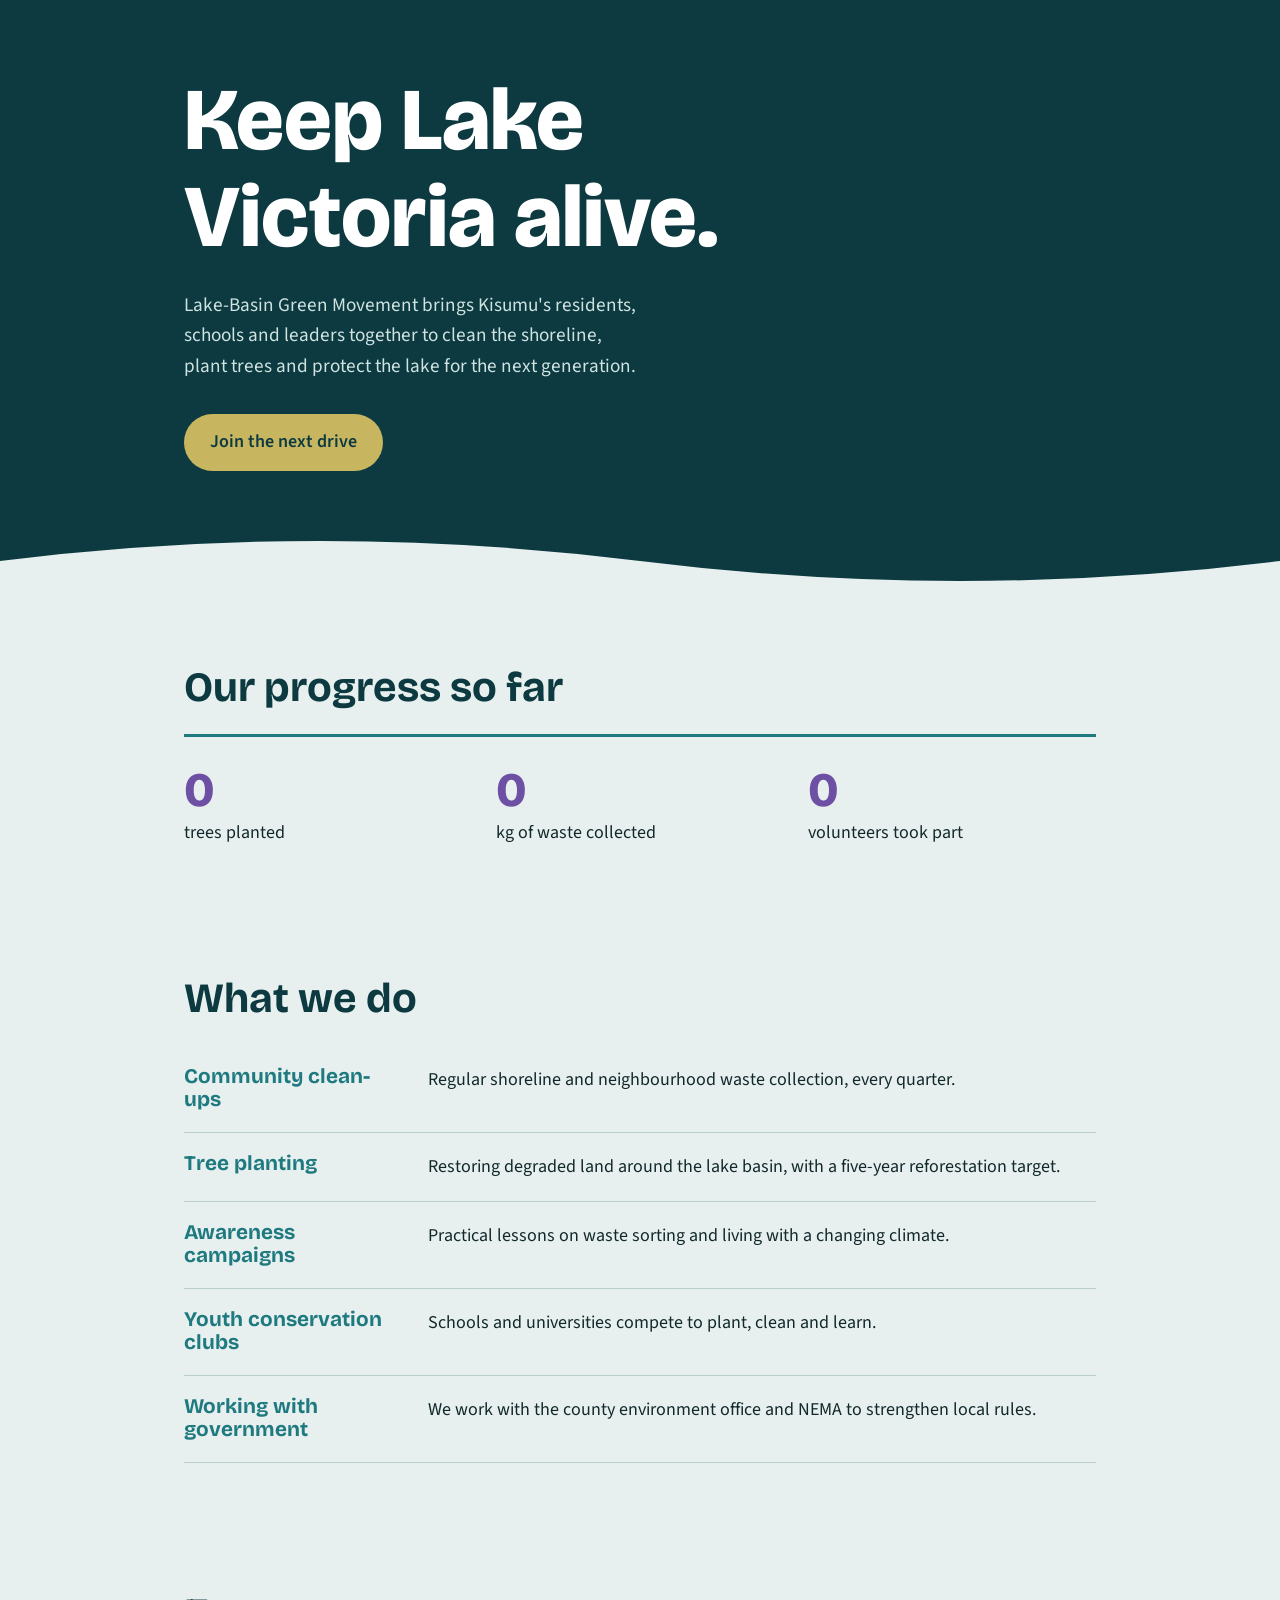
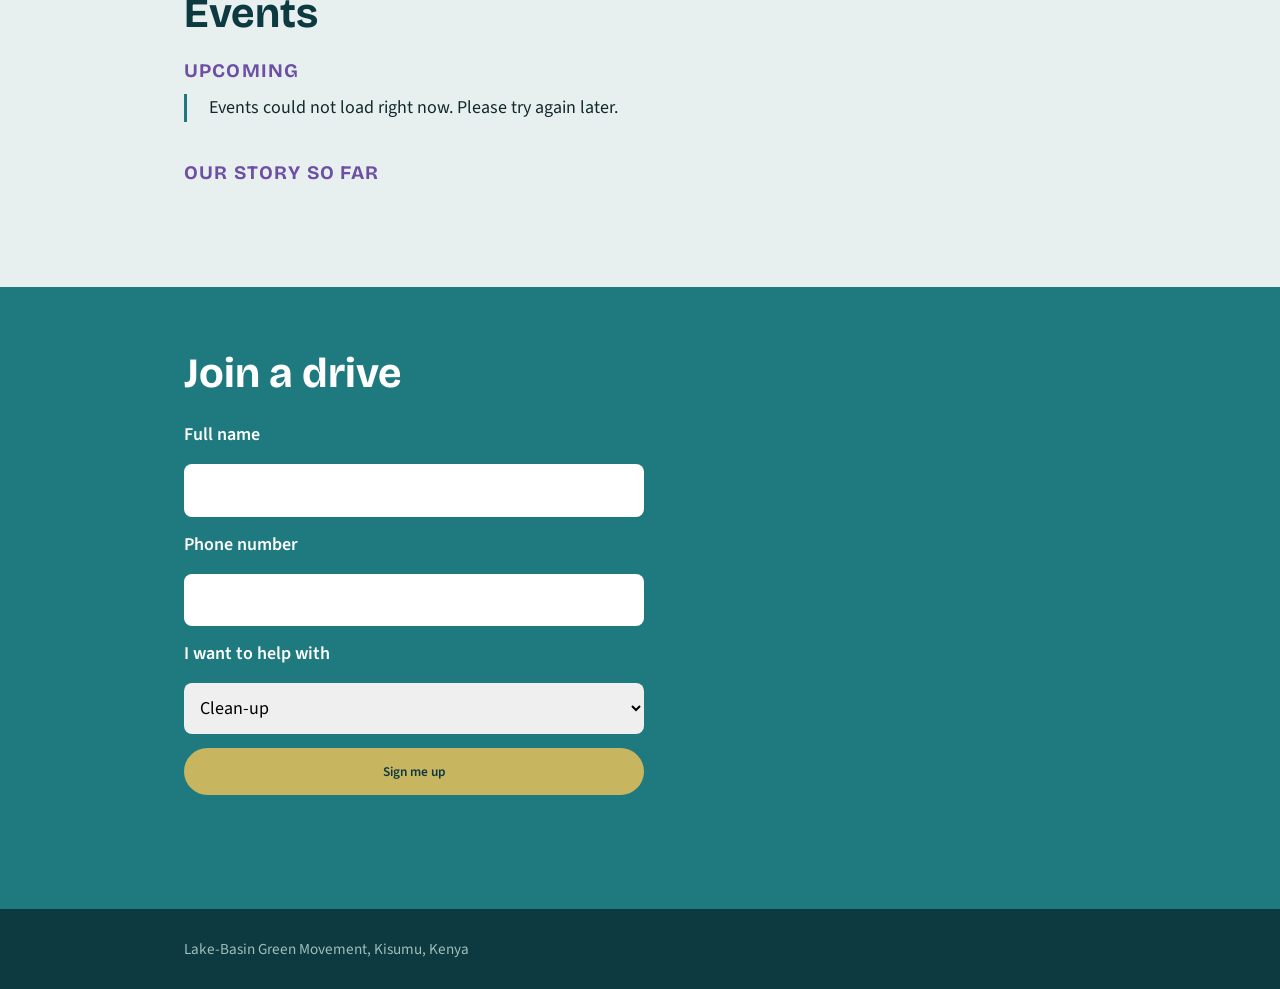
==== index.html @ 43a0bf10 "Add files via upload" ====
<!DOCTYPE html>
<html lang="en">
<head>
<meta charset="utf-8">
<meta name="viewport" content="width=device-width, initial-scale=1">
<title>Lake-Basin Green Movement</title>
<link rel="preconnect" href="https://fonts.googleapis.com">
<link href="https://fonts.googleapis.com/css2?family=Bricolage+Grotesque:wght@500;700;800&family=Source+Sans+3:wght@400;600&display=swap" rel="stylesheet">
<style>
:root{--deep:#0c3a40;--lake:#1f7a80;--hyacinth:#6d4fa3;--reed:#c8b560;--mist:#e8f0ef;--ink:#12292c}
*{box-sizing:border-box}
body{margin:0;font:18px/1.6 "Source Sans 3",system-ui,sans-serif;color:var(--ink);background:var(--mist)}
h1,h2,h3{font-family:"Bricolage Grotesque",system-ui,sans-serif;line-height:1.1;margin:0}
a{color:inherit}
:focus-visible{outline:3px solid var(--hyacinth);outline-offset:3px}
.wrap{max-width:960px;margin:0 auto;padding:0 24px}
header.hero{background:var(--deep);color:#fff;padding:72px 0 0;position:relative;overflow:hidden}
.hero h1{font-size:clamp(2.6rem,8vw,5.5rem);font-weight:800;max-width:11ch}
.hero p{max-width:46ch;font-size:1.2rem;color:#cfe3e1;margin:24px 0 32px}
.btn{display:inline-block;background:var(--reed);color:var(--deep);font-weight:600;padding:14px 26px;border-radius:999px;text-decoration:none}
.btn:hover{background:#fff}
.waves{display:block;width:200%;height:90px;margin-top:40px;animation:drift 18s linear infinite}
@keyframes drift{to{transform:translateX(-50%)}}
@media (prefers-reduced-motion:reduce){.waves{animation:none}}
section{padding:64px 0}
h2{font-size:clamp(1.8rem,4vw,2.6rem);margin-bottom:24px;color:var(--deep)}
.counters{display:grid;grid-template-columns:repeat(auto-fit,minmax(200px,1fr));gap:24px;border-top:3px solid var(--lake);padding-top:24px}
.counters strong{display:block;font:800 3rem "Bricolage Grotesque",sans-serif;color:var(--hyacinth)}
.acts{list-style:none;margin:0;padding:0}
.acts li{display:grid;grid-template-columns:minmax(0,220px) 1fr;gap:24px;padding:20px 0;border-bottom:1px solid #b9cfcd}
.acts h3{font-size:1.3rem;color:var(--lake)}
.acts p{margin:0}
.ev-group{margin:0 0 40px}
.ev-group h3{font-size:1.2rem;color:var(--hyacinth);margin-bottom:12px;text-transform:uppercase;letter-spacing:.06em}
.ev-list{list-style:none;margin:0;padding:0 0 0 22px;border-left:3px solid var(--lake)}
.ev-list li{position:relative;padding:0 0 28px 8px}
.ev-list li::before{content:"";position:absolute;left:-32px;top:6px;width:13px;height:13px;border-radius:50%;background:var(--reed);border:3px solid var(--mist);box-shadow:0 0 0 2px var(--lake)}
.ev-date{font-weight:600;color:var(--lake)}
.ev-list h4{font:700 1.3rem "Bricolage Grotesque",sans-serif;margin:2px 0 4px;color:var(--deep)}
.ev-list p{margin:0 0 6px}
.ev-place{color:#4a6568;font-size:.95rem}
.ev-result{font-weight:600;color:var(--hyacinth)}
.ev-join{display:inline-block;margin-top:6px;padding:8px 18px;border-radius:999px;background:var(--lake);color:#fff;text-decoration:none;font-weight:600;font-size:.95rem}
.ev-join:hover{background:var(--deep)}
.join{background:var(--lake);color:#fff}
.join h2{color:#fff}
.join form{display:grid;gap:14px;max-width:460px}
.join label{font-weight:600}
.join input,.join select{width:100%;padding:12px;border:0;border-radius:8px;font:inherit}
.join button{border:0;cursor:pointer;font:600 1rem inherit;font-family:inherit}
footer{background:var(--deep);color:#9fbdbb;padding:28px 0;font-size:.95rem}
@media (max-width:640px){.acts li{grid-template-columns:1fr;gap:6px}}
</style>
</head>
<body>
<header class="hero">
  <div class="wrap">
    <h1>Keep Lake Victoria alive.</h1>
    <p>Lake-Basin Green Movement brings Kisumu's residents, schools and leaders together to clean the shoreline, plant trees and protect the lake for the next generation.</p>
    <a class="btn" href="#join">Join the next drive</a>
  </div>
  <svg class="waves" viewBox="0 0 1200 90" preserveAspectRatio="none" aria-hidden="true">
    <path fill="#e8f0ef" d="M0 50 Q150 10 300 50 T600 50 T900 50 T1200 50 V90 H0Z"/>
  </svg>
</header>

<main>
<section>
  <div class="wrap">
    <h2>Our progress so far</h2>
    <div class="counters">
      <div><strong id="trees">0</strong>trees planted</div>
      <div><strong id="waste">0</strong>kg of waste collected</div>
      <div><strong id="people">0</strong>volunteers took part</div>
    </div>
  </div>
</section>

<section>
  <div class="wrap">
    <h2>What we do</h2>
    <ul class="acts">
      <li><h3>Community clean-ups</h3><p>Regular shoreline and neighbourhood waste collection, every quarter.</p></li>
      <li><h3>Tree planting</h3><p>Restoring degraded land around the lake basin, with a five-year reforestation target.</p></li>
      <li><h3>Awareness campaigns</h3><p>Practical lessons on waste sorting and living with a changing climate.</p></li>
      <li><h3>Youth conservation clubs</h3><p>Schools and universities compete to plant, clean and learn.</p></li>
      <li><h3>Working with government</h3><p>We work with the county environment office and NEMA to strengthen local rules.</p></li>
    </ul>
  </div>
</section>

<section id="events">
  <div class="wrap">
    <h2>Events</h2>
    <div class="ev-group">
      <h3>Upcoming</h3>
      <ul class="ev-list" id="upcoming"><li>Loading...</li></ul>
    </div>
    <div class="ev-group">
      <h3>Our story so far</h3>
      <ul class="ev-list" id="past"><li>Loading...</li></ul>
    </div>
  </div>
</section>

<section class="join" id="join">
  <div class="wrap">
    <h2>Join a drive</h2>
    <form id="joinForm">
      <label for="name">Full name</label>
      <input id="name" required>
      <label for="phone">Phone number</label>
      <input id="phone" type="tel" required>
      <label for="activity">I want to help with</label>
      <select id="activity">
        <option>Clean-up</option>
        <option>Tree planting</option>
        <option>Awareness</option>
      </select>
      <button class="btn" type="submit">Sign me up</button>
      <p id="msg" role="status"></p>
    </form>
  </div>
</section>
</main>

<footer><div class="wrap">Lake-Basin Green Movement, Kisumu, Kenya</div></footer>

<script>
const SUPABASE_URL="https://nrthmawyufracjvxsaia.supabase.co";
const SUPABASE_KEY="sb_publishable_DpSYby4HrI9UOBhRq0nrfg_kQKtUG7F";

document.getElementById("joinForm").addEventListener("submit",async e=>{
  e.preventDefault();
  const form=e.target, msg=document.getElementById("msg"), btn=form.querySelector("button");
  btn.disabled=true;
  msg.textContent="Sending...";
  try{
    const res=await fetch(SUPABASE_URL+"/rest/v1/signups",{
      method:"POST",
      headers:{"Content-Type":"application/json","apikey":SUPABASE_KEY,"Prefer":"return=minimal"},
      body:JSON.stringify({
        name:document.getElementById("name").value.trim(),
        phone:document.getElementById("phone").value.trim(),
        activity:document.getElementById("activity").value
      })
    });
    if(!res.ok)throw new Error("Request failed");
    msg.textContent="Thank you! You're signed up. We'll contact you about the next drive.";
    form.reset();
  }catch(err){
    msg.textContent="Sorry, that did not work. Please check your connection and try again.";
  }
  btn.disabled=false;
});

// Live progress counters: totals come from the impact_totals() function in Supabase.
async function loadImpact(){
  try{
    const res=await fetch(SUPABASE_URL+"/rest/v1/rpc/impact_totals",{
      method:"POST",
      headers:{"Content-Type":"application/json","apikey":SUPABASE_KEY},
      body:"{}"
    });
    if(!res.ok)throw new Error("Request failed");
    const t=await res.json();
    for(const k of ["trees","waste","people"])
      document.getElementById(k).textContent=Number(t[k]||0).toLocaleString();
  }catch(err){
    // If it fails, the counters simply stay at 0.
  }
}
loadImpact();

// Events: read from the events table in Supabase and split into upcoming and past.
function eventItem(ev,isUpcoming){
  const li=document.createElement("li");
  const add=(tag,cls,text)=>{const el=document.createElement(tag);if(cls)el.className=cls;el.textContent=text;li.appendChild(el);};
  const d=new Date(ev.event_date+"T00:00:00");
  add("div","ev-date",d.toLocaleDateString("en-GB",{day:"numeric",month:"long",year:"numeric"}));
  add("h4","",ev.title);
  if(ev.location)add("div","ev-place",ev.location);
  if(ev.description)add("p","",ev.description);
  if(ev.result)add("p","ev-result",ev.result);
  if(isUpcoming){
    const a=document.createElement("a");
    a.className="ev-join";a.href="#join";a.textContent="Join this drive";
    li.appendChild(a);
  }
  return li;
}
async function loadEvents(){
  const up=document.getElementById("upcoming"), past=document.getElementById("past");
  try{
    const res=await fetch(SUPABASE_URL+"/rest/v1/events?select=*&order=event_date.asc",{headers:{"apikey":SUPABASE_KEY}});
    if(!res.ok)throw new Error("Request failed");
    const events=await res.json();
    const now=new Date();
    const today=now.getFullYear()+"-"+String(now.getMonth()+1).padStart(2,"0")+"-"+String(now.getDate()).padStart(2,"0");
    const upcoming=events.filter(e=>e.event_date>=today);
    const done=events.filter(e=>e.event_date<today).reverse();
    up.replaceChildren(...(upcoming.length?upcoming.map(e=>eventItem(e,true)):[Object.assign(document.createElement("li"),{textContent:"The next drive will be announced soon. Join below to be the first to know."})]));
    past.replaceChildren(...(done.length?done.map(e=>eventItem(e,false)):[Object.assign(document.createElement("li"),{textContent:"Our story starts here."})]));
  }catch(err){
    up.textContent="Events could not load right now. Please try again later.";
    past.textContent="";
  }
}
loadEvents();
</script>
</body>
</html>
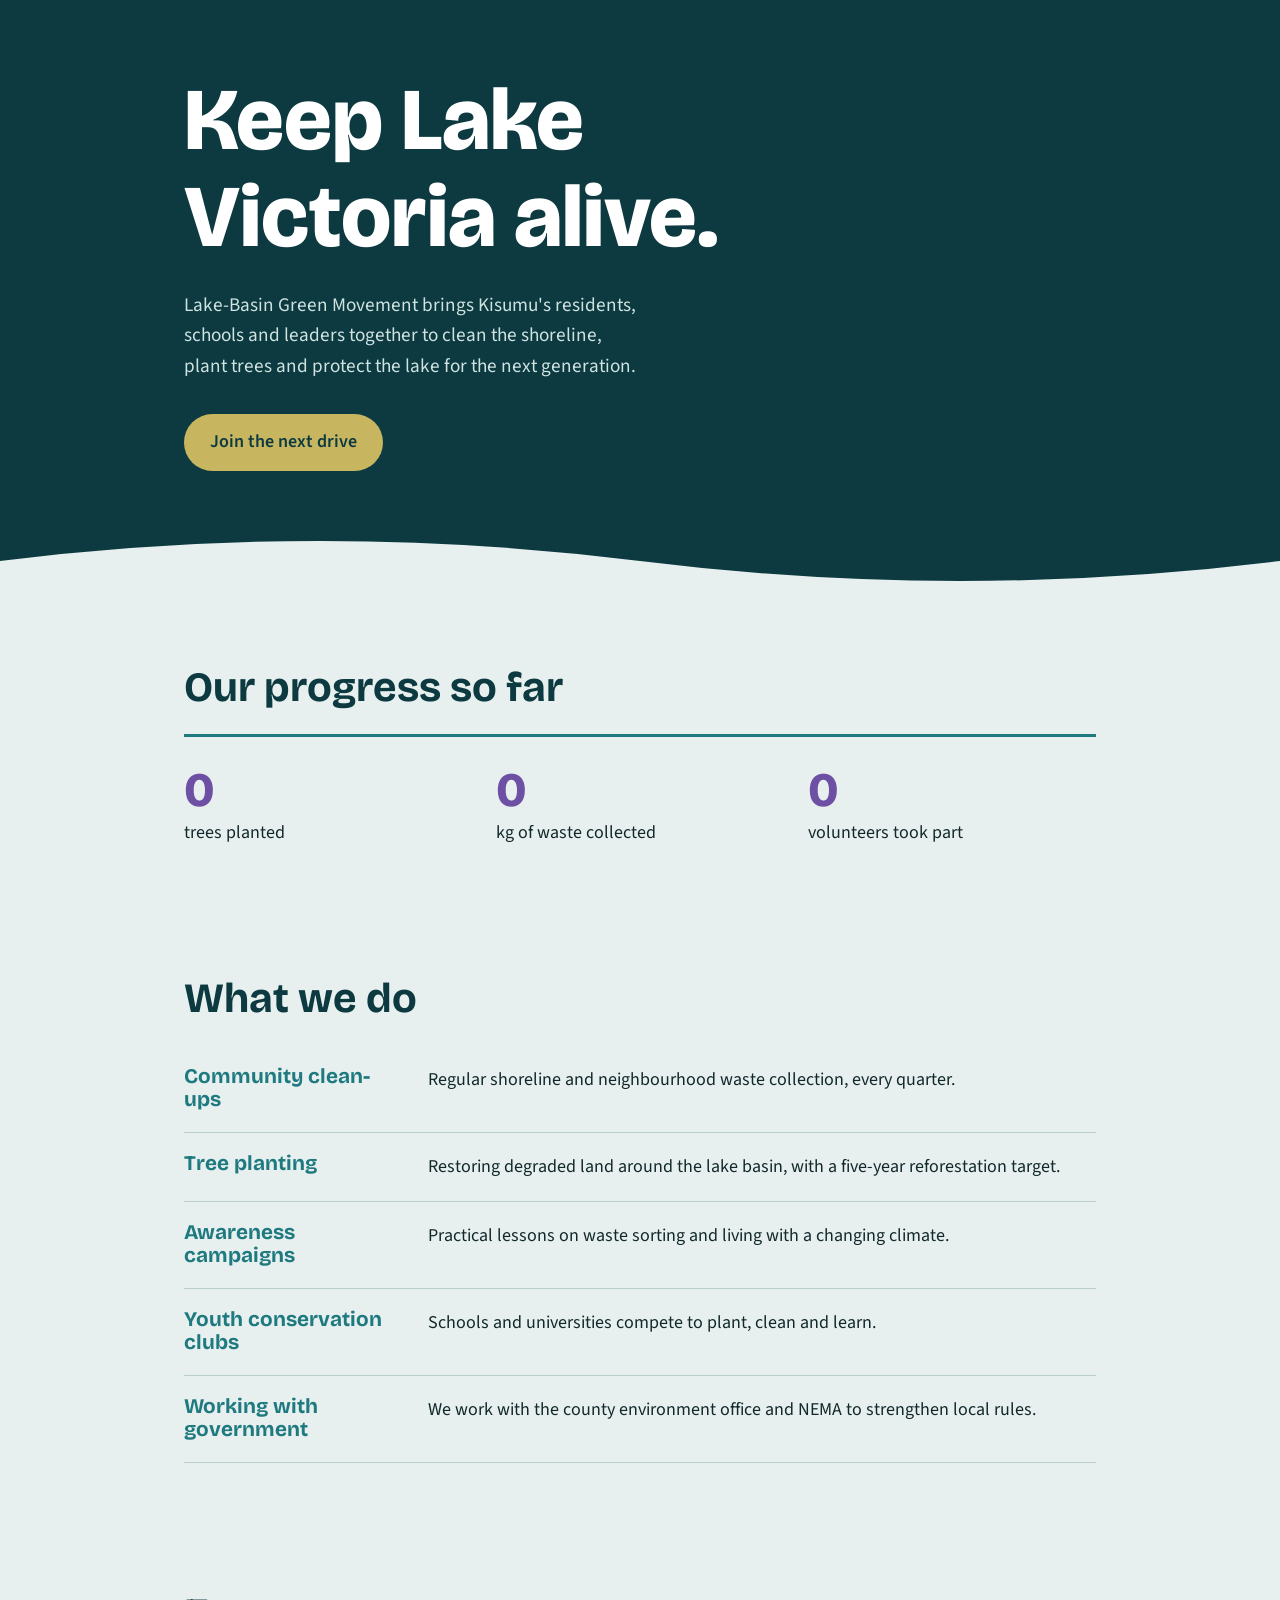
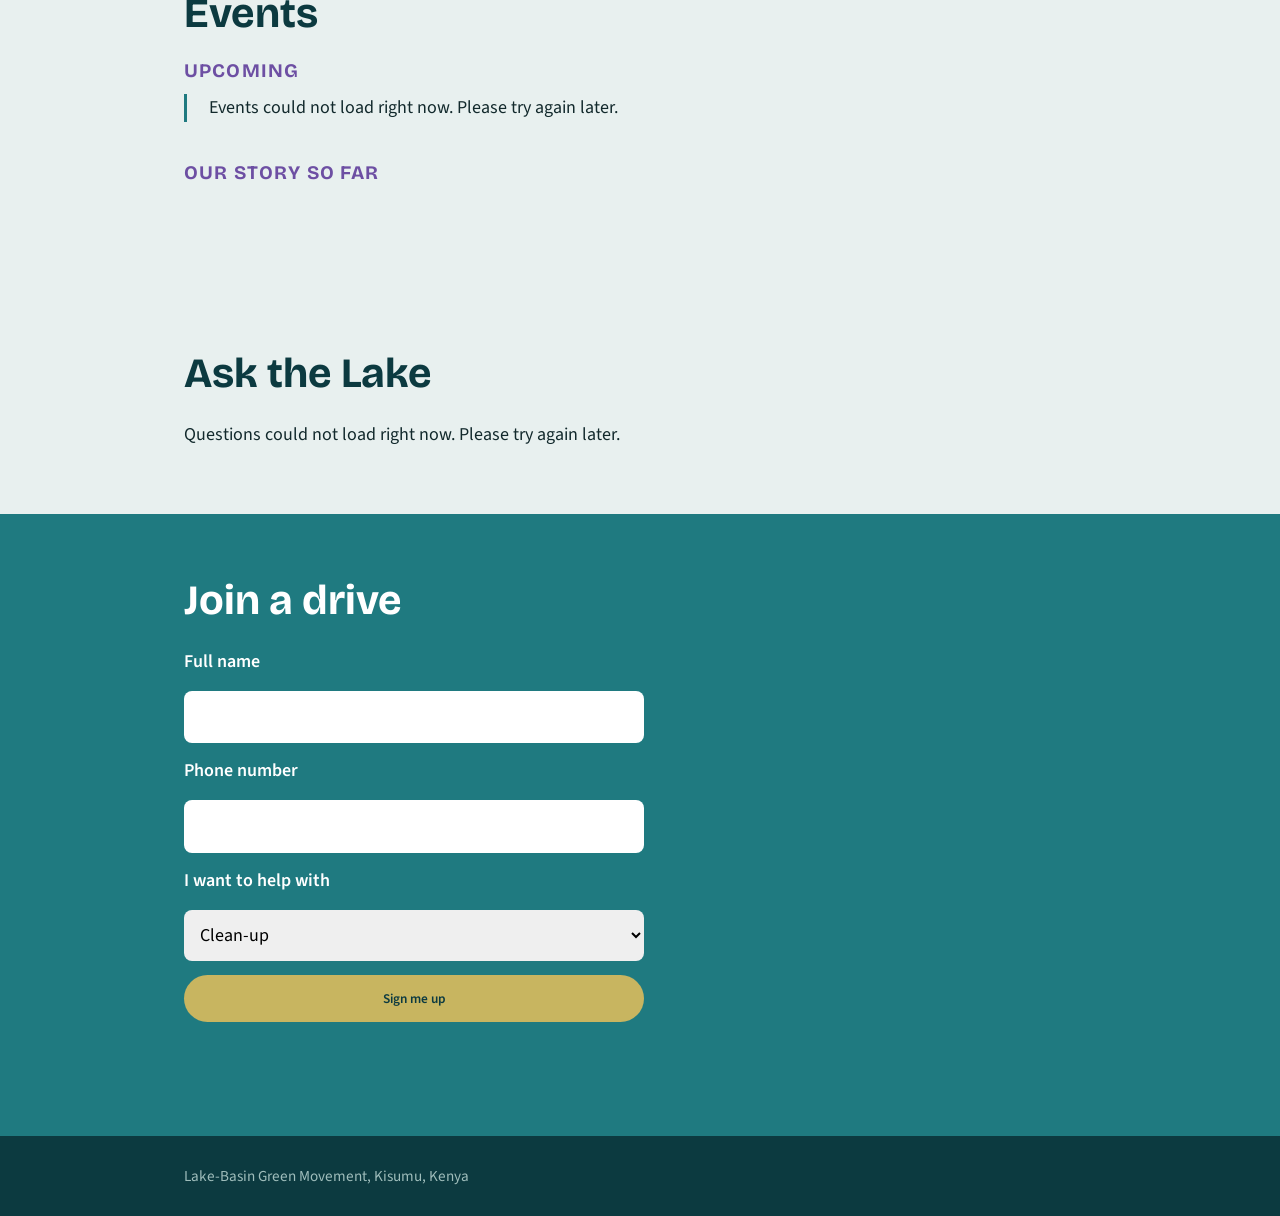
==== commit 6580e168: "Add files via upload" ====
--- a/index.html
+++ b/index.html
@@ -42,6 +42,12 @@
 .ev-result{font-weight:600;color:var(--hyacinth)}
 .ev-join{display:inline-block;margin-top:6px;padding:8px 18px;border-radius:999px;background:var(--lake);color:#fff;text-decoration:none;font-weight:600;font-size:.95rem}
 .ev-join:hover{background:var(--deep)}
+.faq details{border-bottom:1px solid #b9cfcd;padding:16px 0}
+.faq summary{cursor:pointer;font:700 1.15rem "Bricolage Grotesque",sans-serif;color:var(--deep);list-style:none;display:flex;justify-content:space-between;gap:16px}
+.faq summary::-webkit-details-marker{display:none}
+.faq summary::after{content:"+";color:var(--hyacinth);font-size:1.5rem;line-height:1}
+.faq details[open] summary::after{content:"\2212"}
+.faq details p{margin:10px 0 0;max-width:62ch}
 .join{background:var(--lake);color:#fff}
 .join h2{color:#fff}
 .join form{display:grid;gap:14px;max-width:460px}
@@ -100,6 +106,13 @@
       <h3>Our story so far</h3>
       <ul class="ev-list" id="past"><li>Loading...</li></ul>
     </div>
+  </div>
+</section>
+
+<section id="faq">
+  <div class="wrap">
+    <h2>Ask the Lake</h2>
+    <div class="faq" id="faqList">Loading...</div>
   </div>
 </section>
 
@@ -207,6 +220,28 @@
   }
 }
 loadEvents();
+
+// Questions and answers: read from the faqs table in Supabase.
+async function loadFaqs(){
+  const box=document.getElementById("faqList");
+  try{
+    const res=await fetch(SUPABASE_URL+"/rest/v1/faqs?select=*&order=sort_order.asc",{headers:{"apikey":SUPABASE_KEY}});
+    if(!res.ok)throw new Error("Request failed");
+    const faqs=await res.json();
+    box.replaceChildren(...faqs.map(f=>{
+      const d=document.createElement("details");
+      const s=document.createElement("summary");
+      s.textContent=f.question;
+      const p=document.createElement("p");
+      p.textContent=f.answer;
+      d.append(s,p);
+      return d;
+    }));
+  }catch(err){
+    box.textContent="Questions could not load right now. Please try again later.";
+  }
+}
+loadFaqs();
 </script>
 </body>
 </html>
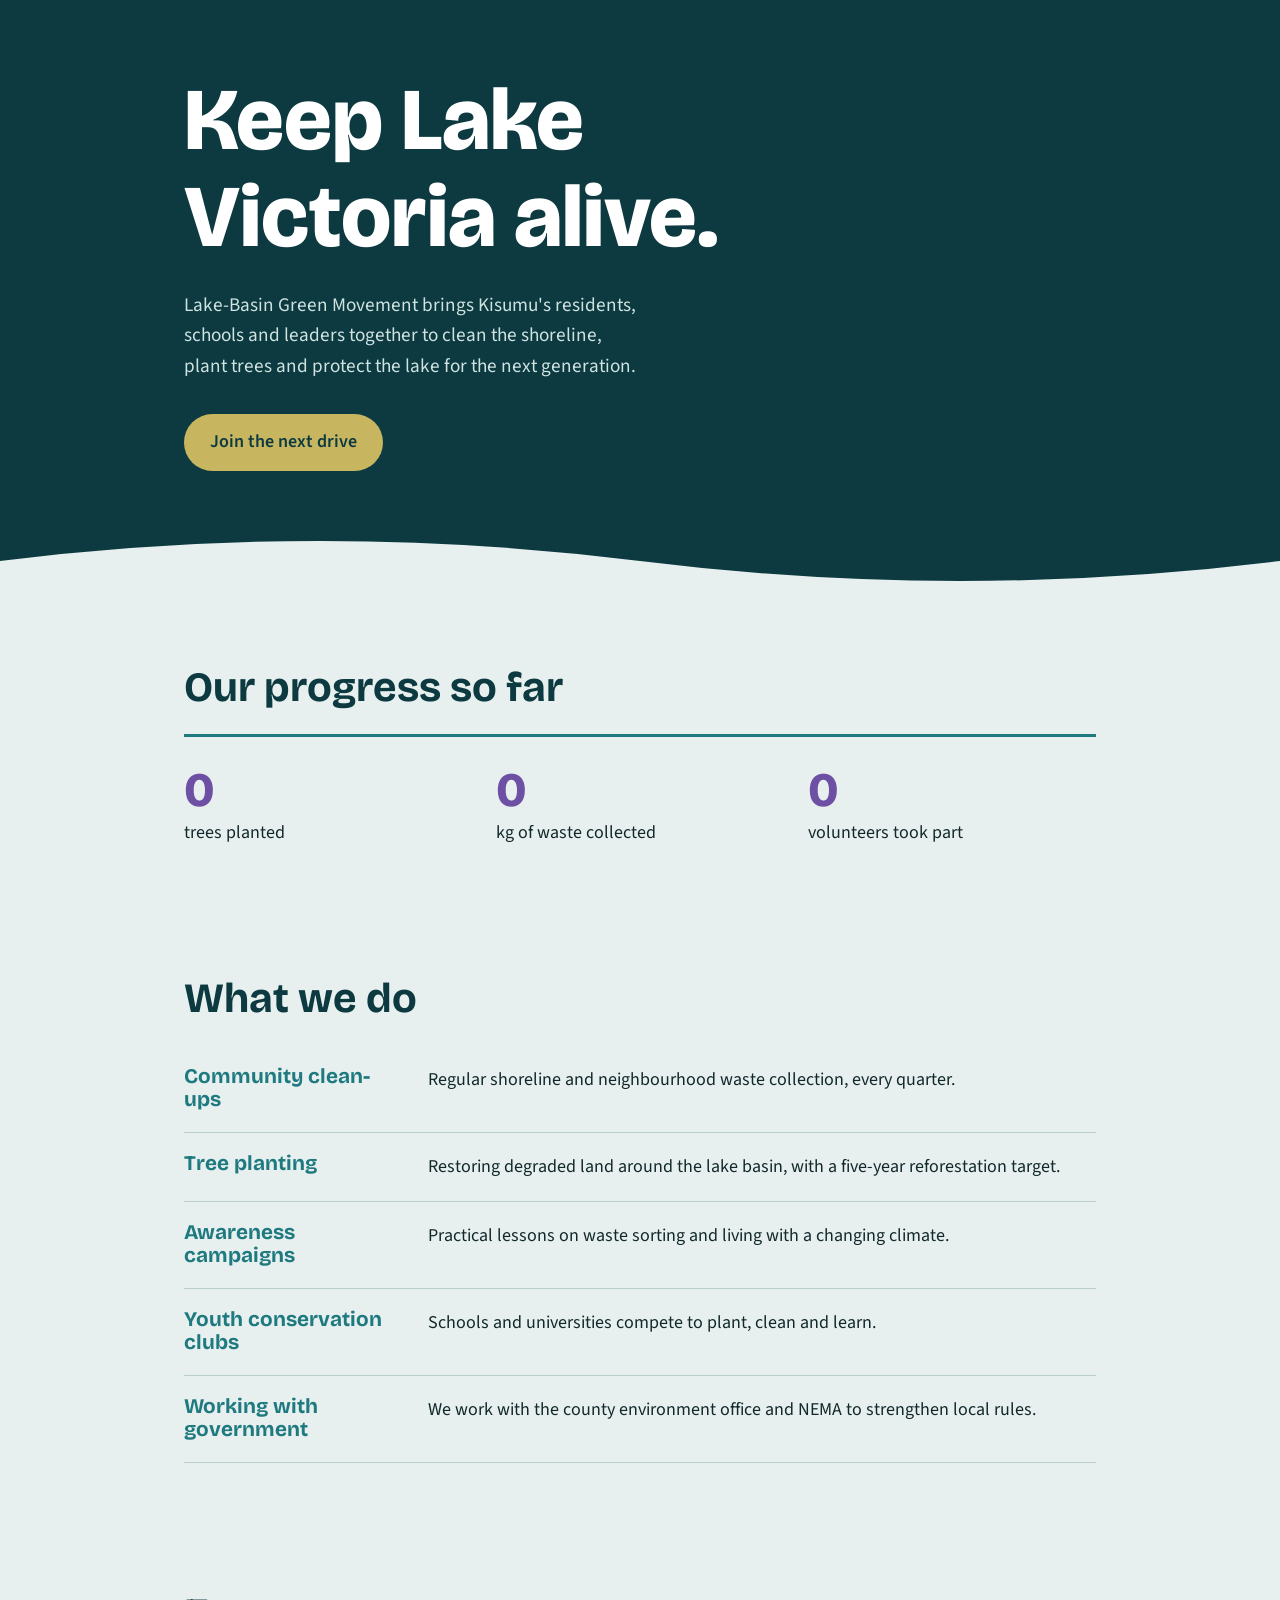
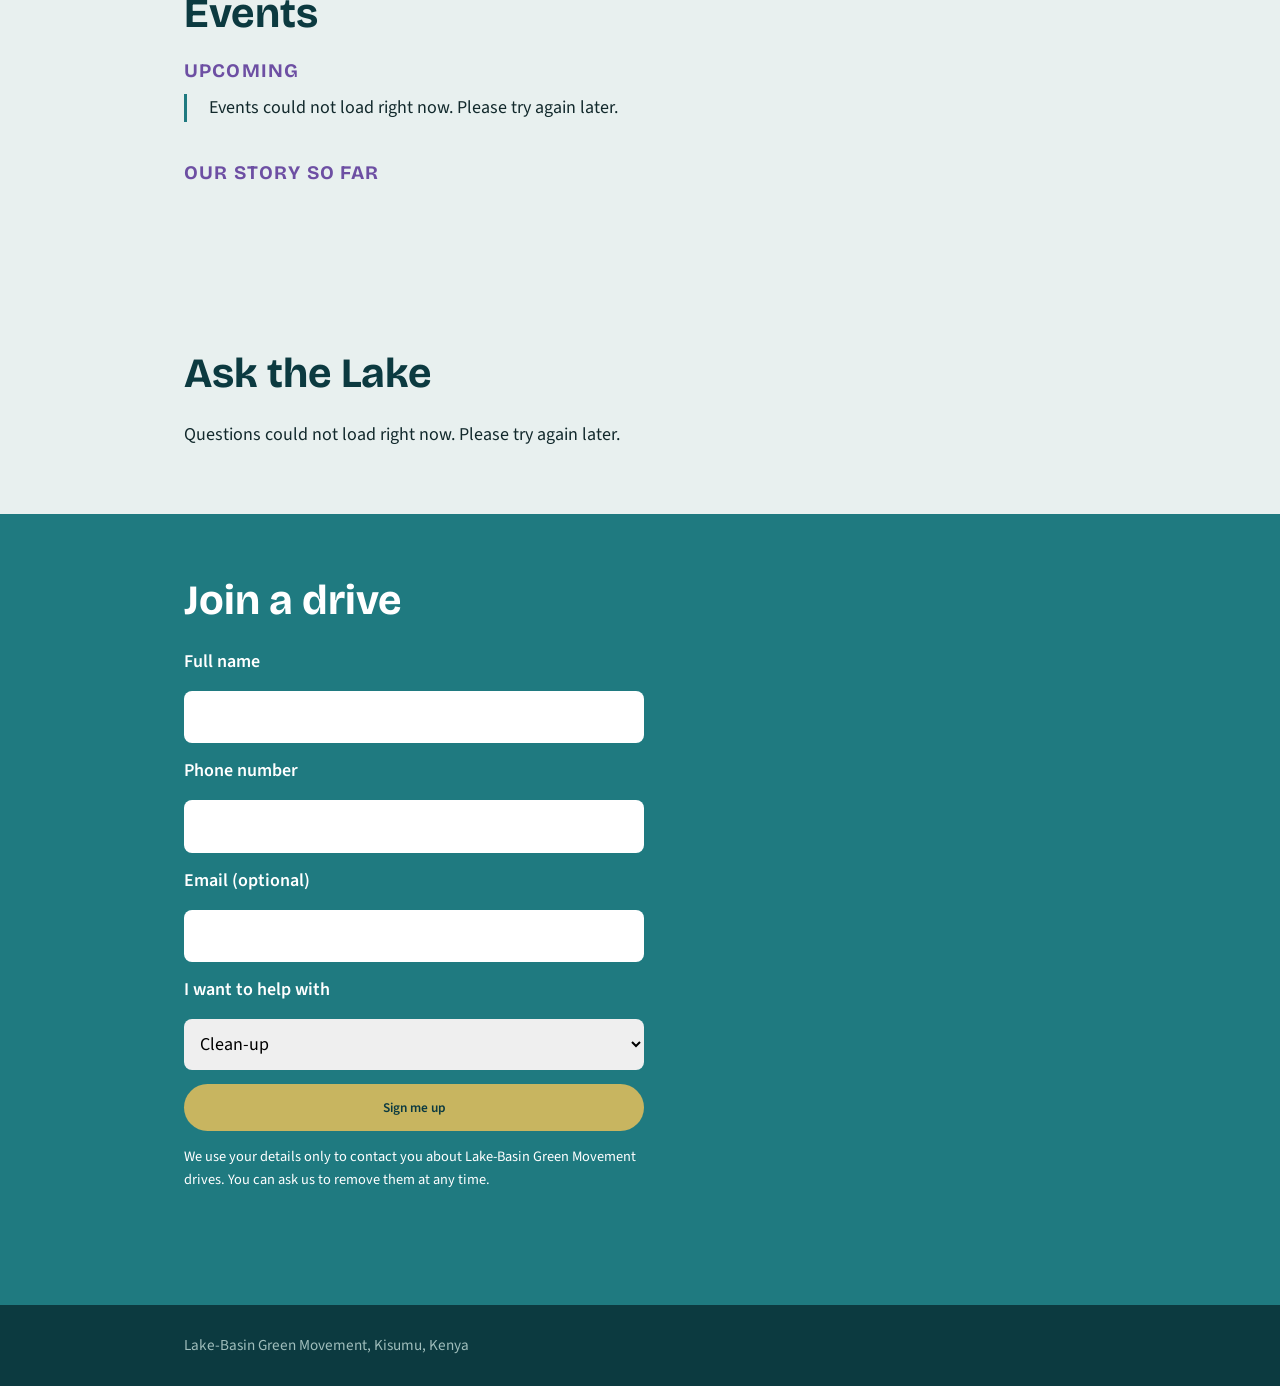
==== commit 1dbb96c1: "Add files via upload" ====
--- a/index.html
+++ b/index.html
@@ -124,6 +124,8 @@
       <input id="name" required>
       <label for="phone">Phone number</label>
       <input id="phone" type="tel" required>
+      <label for="email">Email (optional)</label>
+      <input id="email" type="email" autocomplete="email">
       <label for="activity">I want to help with</label>
       <select id="activity">
         <option>Clean-up</option>
@@ -131,6 +133,7 @@
         <option>Awareness</option>
       </select>
       <button class="btn" type="submit">Sign me up</button>
+      <p style="font-size:.9rem;margin:0">We use your details only to contact you about Lake-Basin Green Movement drives. You can ask us to remove them at any time.</p>
       <p id="msg" role="status"></p>
     </form>
   </div>
@@ -155,6 +158,7 @@
       body:JSON.stringify({
         name:document.getElementById("name").value.trim(),
         phone:document.getElementById("phone").value.trim(),
+        email:document.getElementById("email").value.trim()||null,
         activity:document.getElementById("activity").value
       })
     });
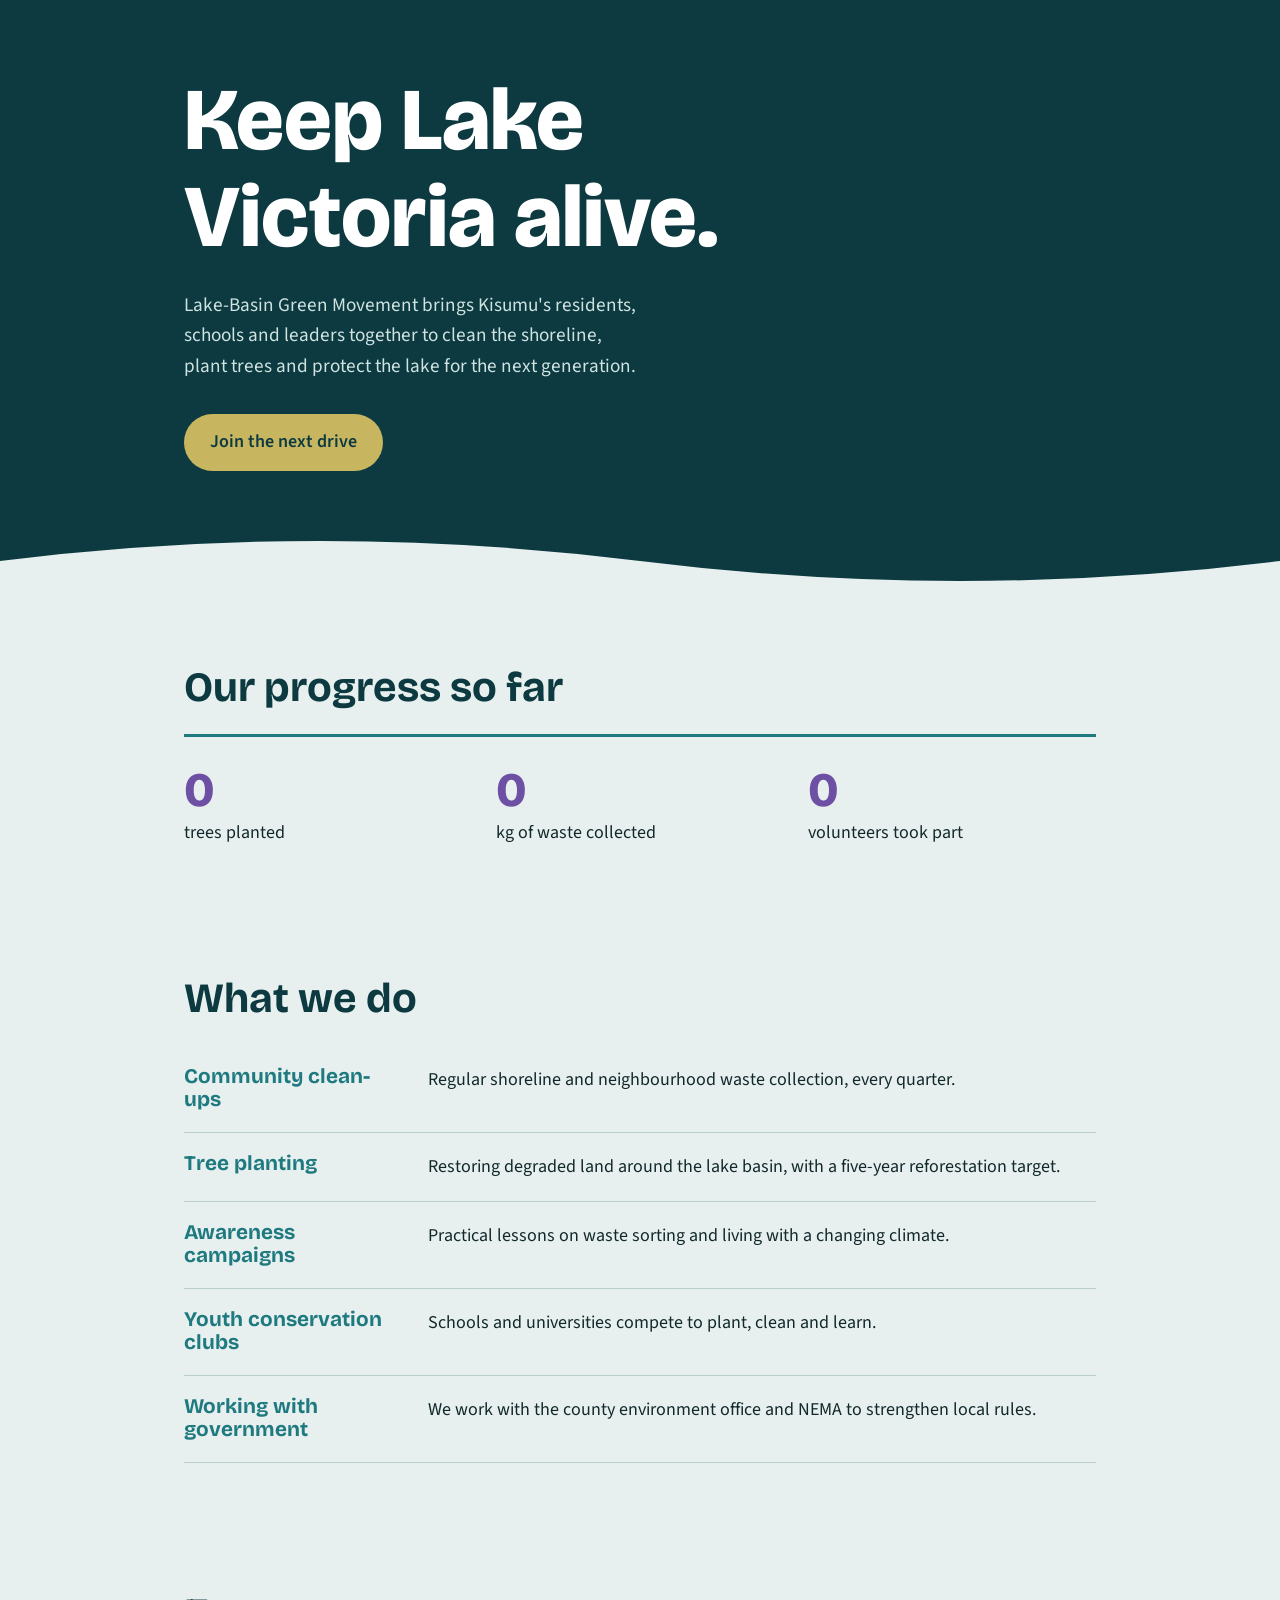
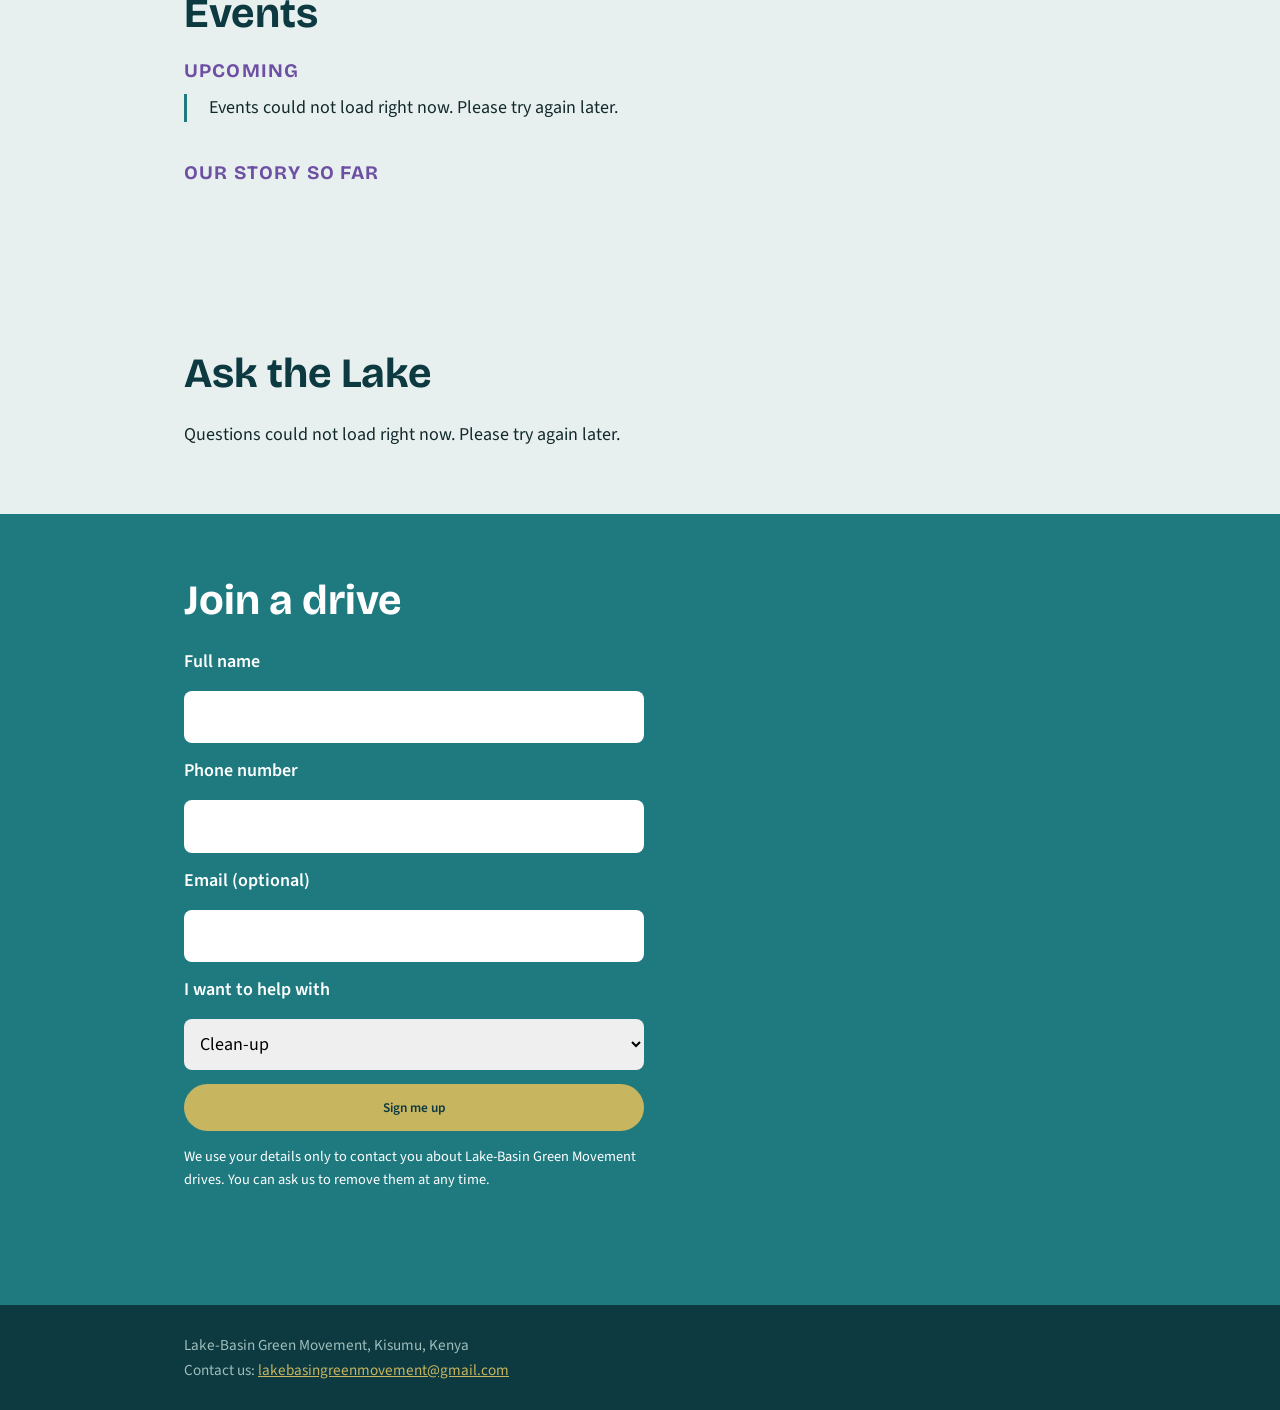
==== commit feffe0c9: "Add files via upload" ====
--- a/index.html
+++ b/index.html
@@ -140,11 +140,12 @@
 </section>
 </main>
 
-<footer><div class="wrap">Lake-Basin Green Movement, Kisumu, Kenya</div></footer>
+<footer><div class="wrap">Lake-Basin Green Movement, Kisumu, Kenya<br>Contact us: <a href="mailto:lakebasingreenmovement@gmail.com" style="color:var(--reed)">lakebasingreenmovement@gmail.com</a></div></footer>
 
 <script>
 const SUPABASE_URL="https://nrthmawyufracjvxsaia.supabase.co";
 const SUPABASE_KEY="sb_publishable_DpSYby4HrI9UOBhRq0nrfg_kQKtUG7F";
+const EMAIL_URL="https://script.google.com/macros/s/AKfycbwdn5IJsTi7RauZMdzG05jpvCj4OeJhACz33WD7vhOwB0GA0qQsHRjXQGdgLz0UIPm8/exec";
 
 document.getElementById("joinForm").addEventListener("submit",async e=>{
   e.preventDefault();
@@ -163,6 +164,19 @@
       })
     });
     if(!res.ok)throw new Error("Request failed");
+    const emailValue=document.getElementById("email").value.trim();
+    if(EMAIL_URL&&emailValue){
+      fetch(EMAIL_URL,{
+        method:"POST",
+        mode:"no-cors",
+        headers:{"Content-Type":"text/plain"},
+        body:JSON.stringify({
+          name:document.getElementById("name").value.trim(),
+          email:emailValue,
+          activity:document.getElementById("activity").value
+        })
+      }).catch(()=>{});
+    }
     msg.textContent="Thank you! You're signed up. We'll contact you about the next drive.";
     form.reset();
   }catch(err){
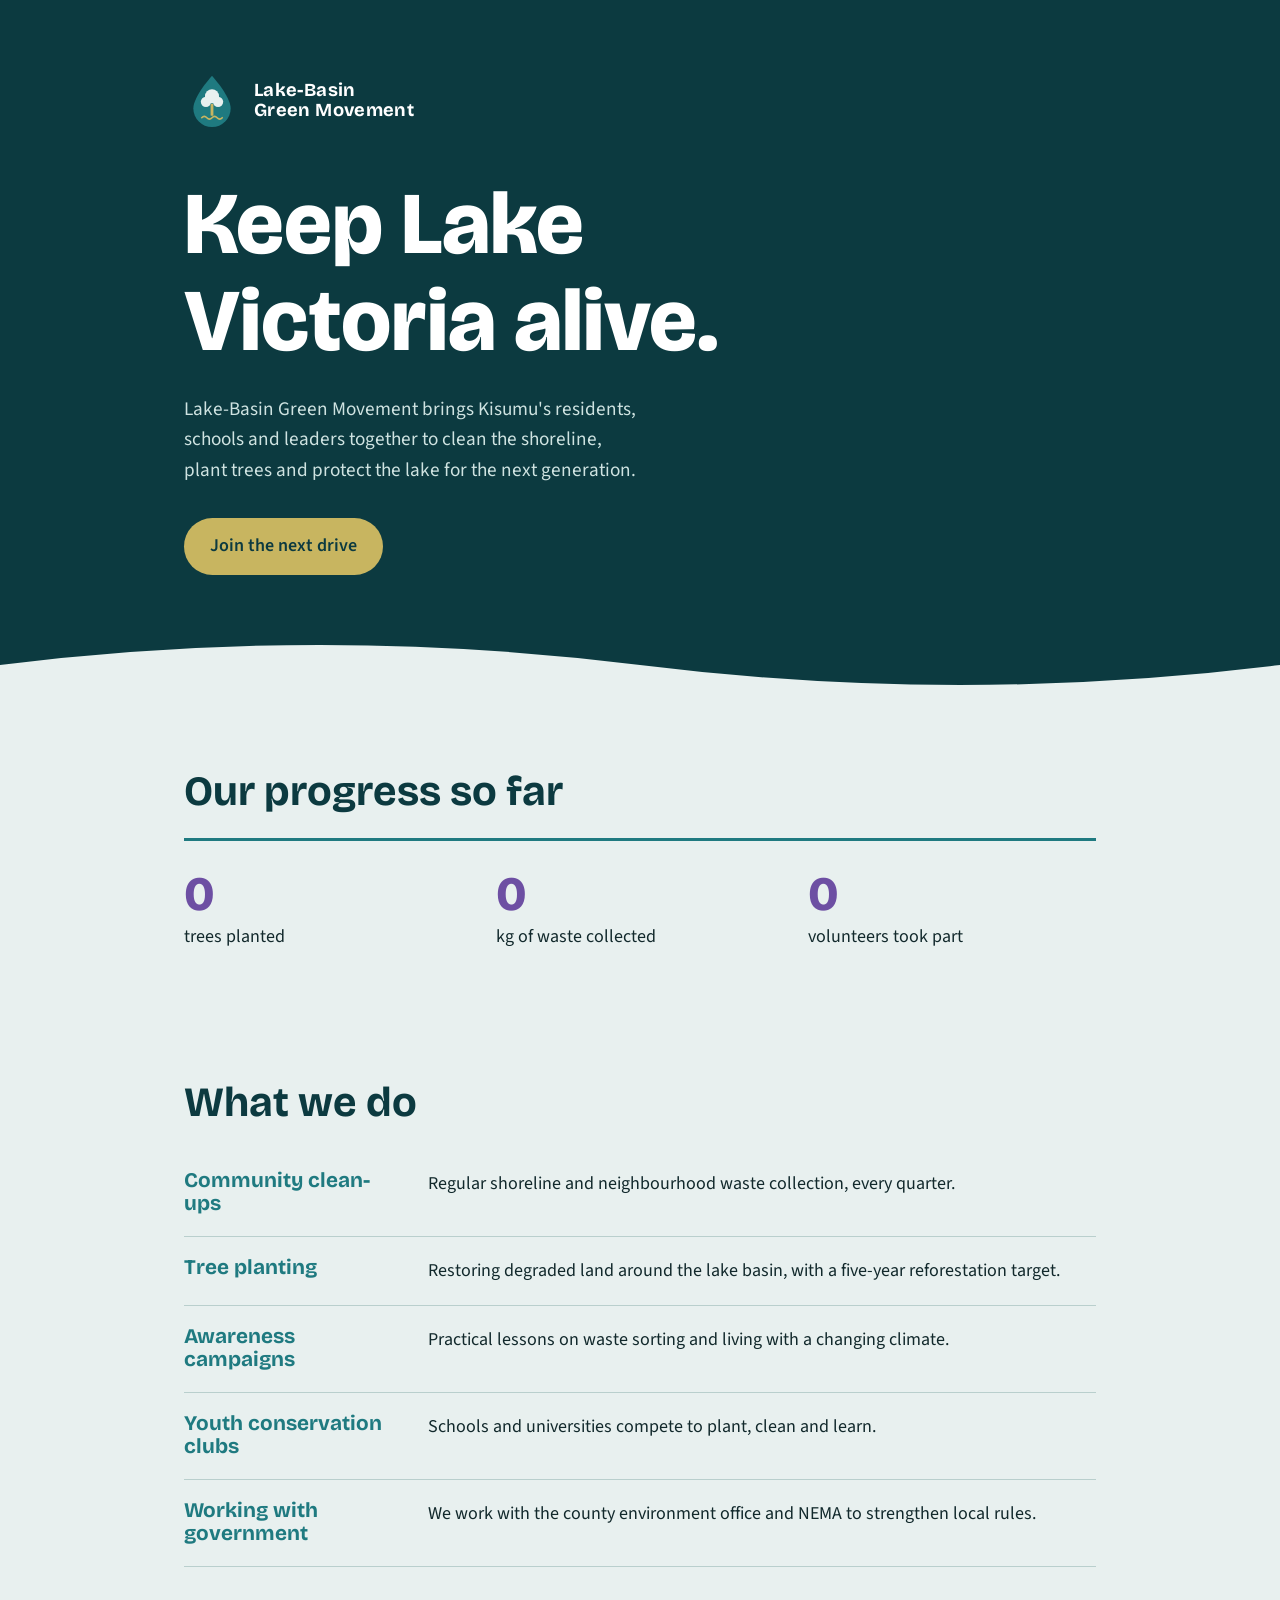
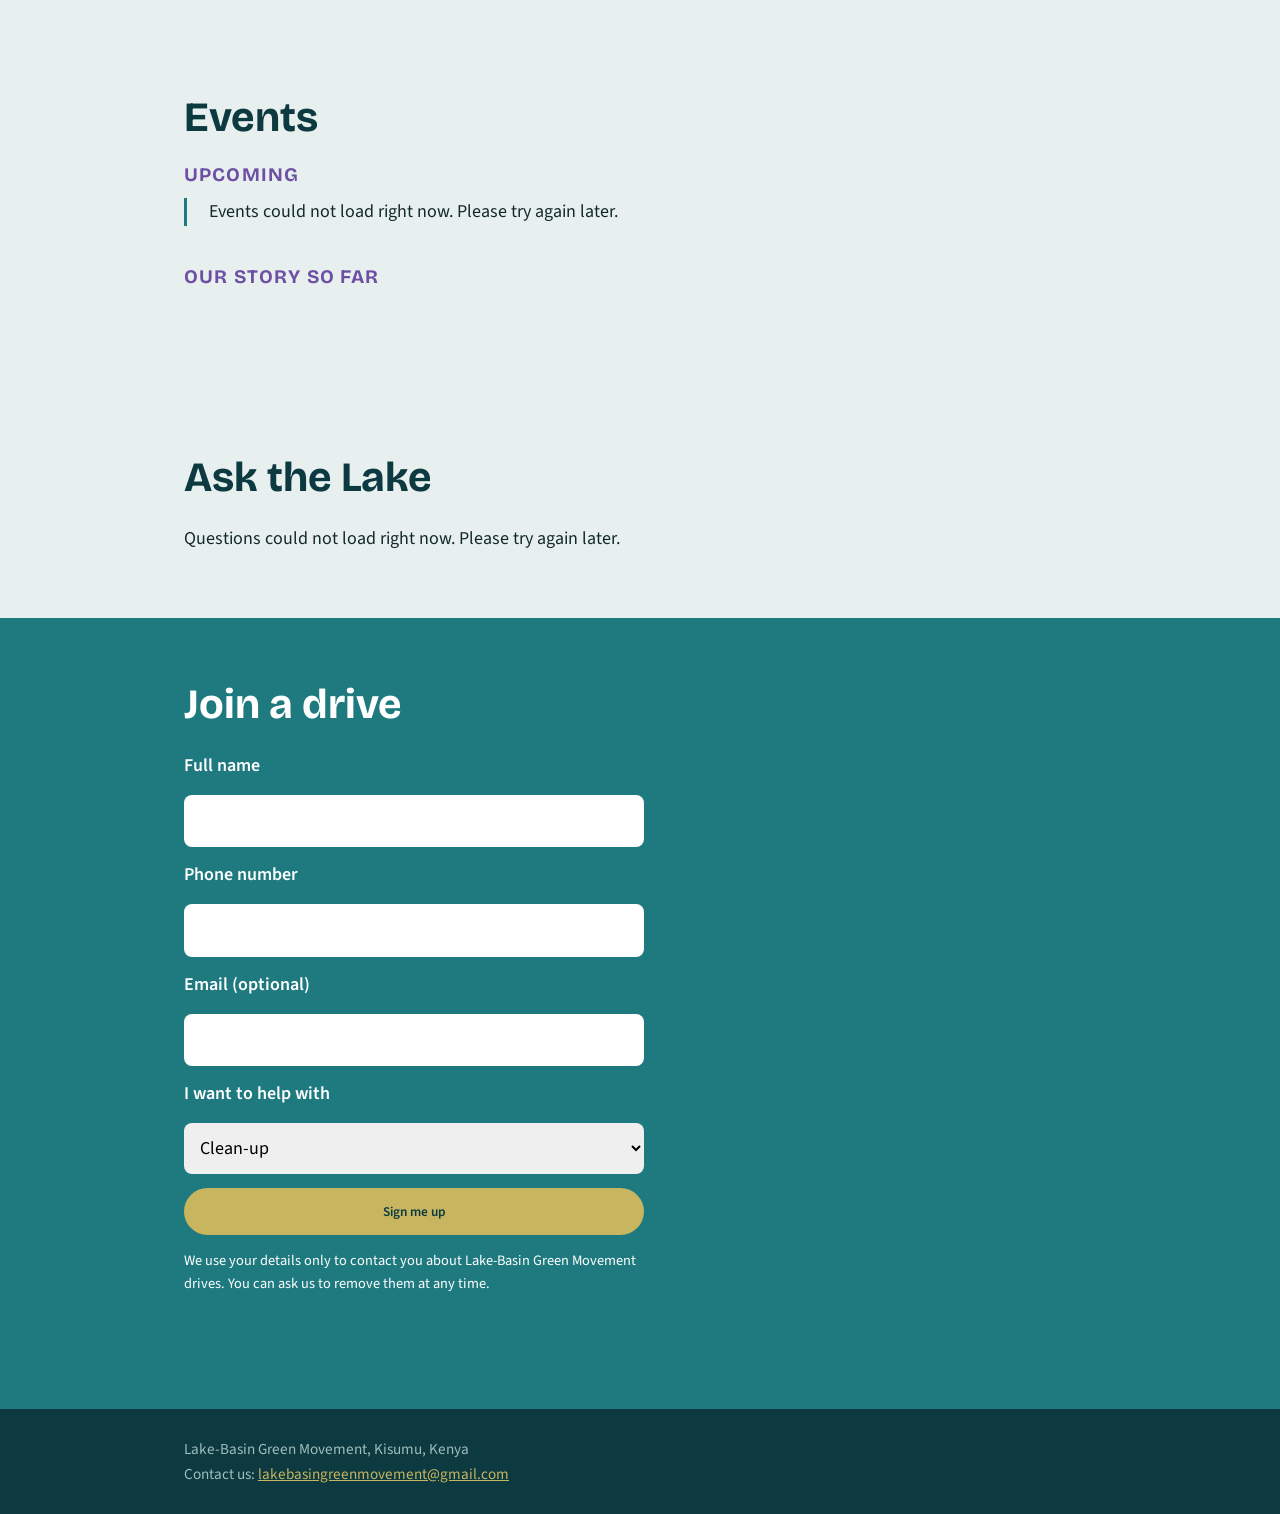
==== commit 7cdedd38: "Add files via upload" ====
--- a/index.html
+++ b/index.html
@@ -4,6 +4,7 @@
 <meta charset="utf-8">
 <meta name="viewport" content="width=device-width, initial-scale=1">
 <title>Lake-Basin Green Movement</title>
+<link rel="icon" href="data:image/svg+xml,<svg xmlns=%22http://www.w3.org/2000/svg%22 viewBox=%220 0 100 100%22><text y=%22.9em%22 font-size=%2290%22>🌿</text></svg>">
 <link rel="preconnect" href="https://fonts.googleapis.com">
 <link href="https://fonts.googleapis.com/css2?family=Bricolage+Grotesque:wght@500;700;800&family=Source+Sans+3:wght@400;600&display=swap" rel="stylesheet">
 <style>
@@ -15,6 +16,7 @@
 :focus-visible{outline:3px solid var(--hyacinth);outline-offset:3px}
 .wrap{max-width:960px;margin:0 auto;padding:0 24px}
 header.hero{background:var(--deep);color:#fff;padding:72px 0 0;position:relative;overflow:hidden}
+.brand{display:flex;align-items:center;gap:14px;margin-bottom:48px;font:700 1.15rem/1.1 "Bricolage Grotesque",system-ui,sans-serif;letter-spacing:.02em}
 .hero h1{font-size:clamp(2.6rem,8vw,5.5rem);font-weight:800;max-width:11ch}
 .hero p{max-width:46ch;font-size:1.2rem;color:#cfe3e1;margin:24px 0 32px}
 .btn{display:inline-block;background:var(--reed);color:var(--deep);font-weight:600;padding:14px 26px;border-radius:999px;text-decoration:none}
@@ -61,6 +63,17 @@
 <body>
 <header class="hero">
   <div class="wrap">
+    <div class="brand">
+      <svg viewBox="0 0 120 120" width="56" height="56" aria-hidden="true">
+        <path d="M60 8 C60 8 100 52 100 78 A40 40 0 0 1 20 78 C20 52 60 8 60 8 Z" fill="#1f7a80"/>
+        <rect x="57" y="68" width="6" height="26" rx="2" fill="#c8b560"/>
+        <circle cx="60" cy="52" r="15" fill="#e8f0ef"/>
+        <circle cx="47" cy="64" r="11" fill="#e8f0ef"/>
+        <circle cx="73" cy="64" r="11" fill="#e8f0ef"/>
+        <path d="M38 98 q5.5 -6 11 0 t11 0 t11 0 t11 0" fill="none" stroke="#c8b560" stroke-width="3.5" stroke-linecap="round"/>
+      </svg>
+      <span>Lake-Basin<br>Green Movement</span>
+    </div>
     <h1>Keep Lake Victoria alive.</h1>
     <p>Lake-Basin Green Movement brings Kisumu's residents, schools and leaders together to clean the shoreline, plant trees and protect the lake for the next generation.</p>
     <a class="btn" href="#join">Join the next drive</a>
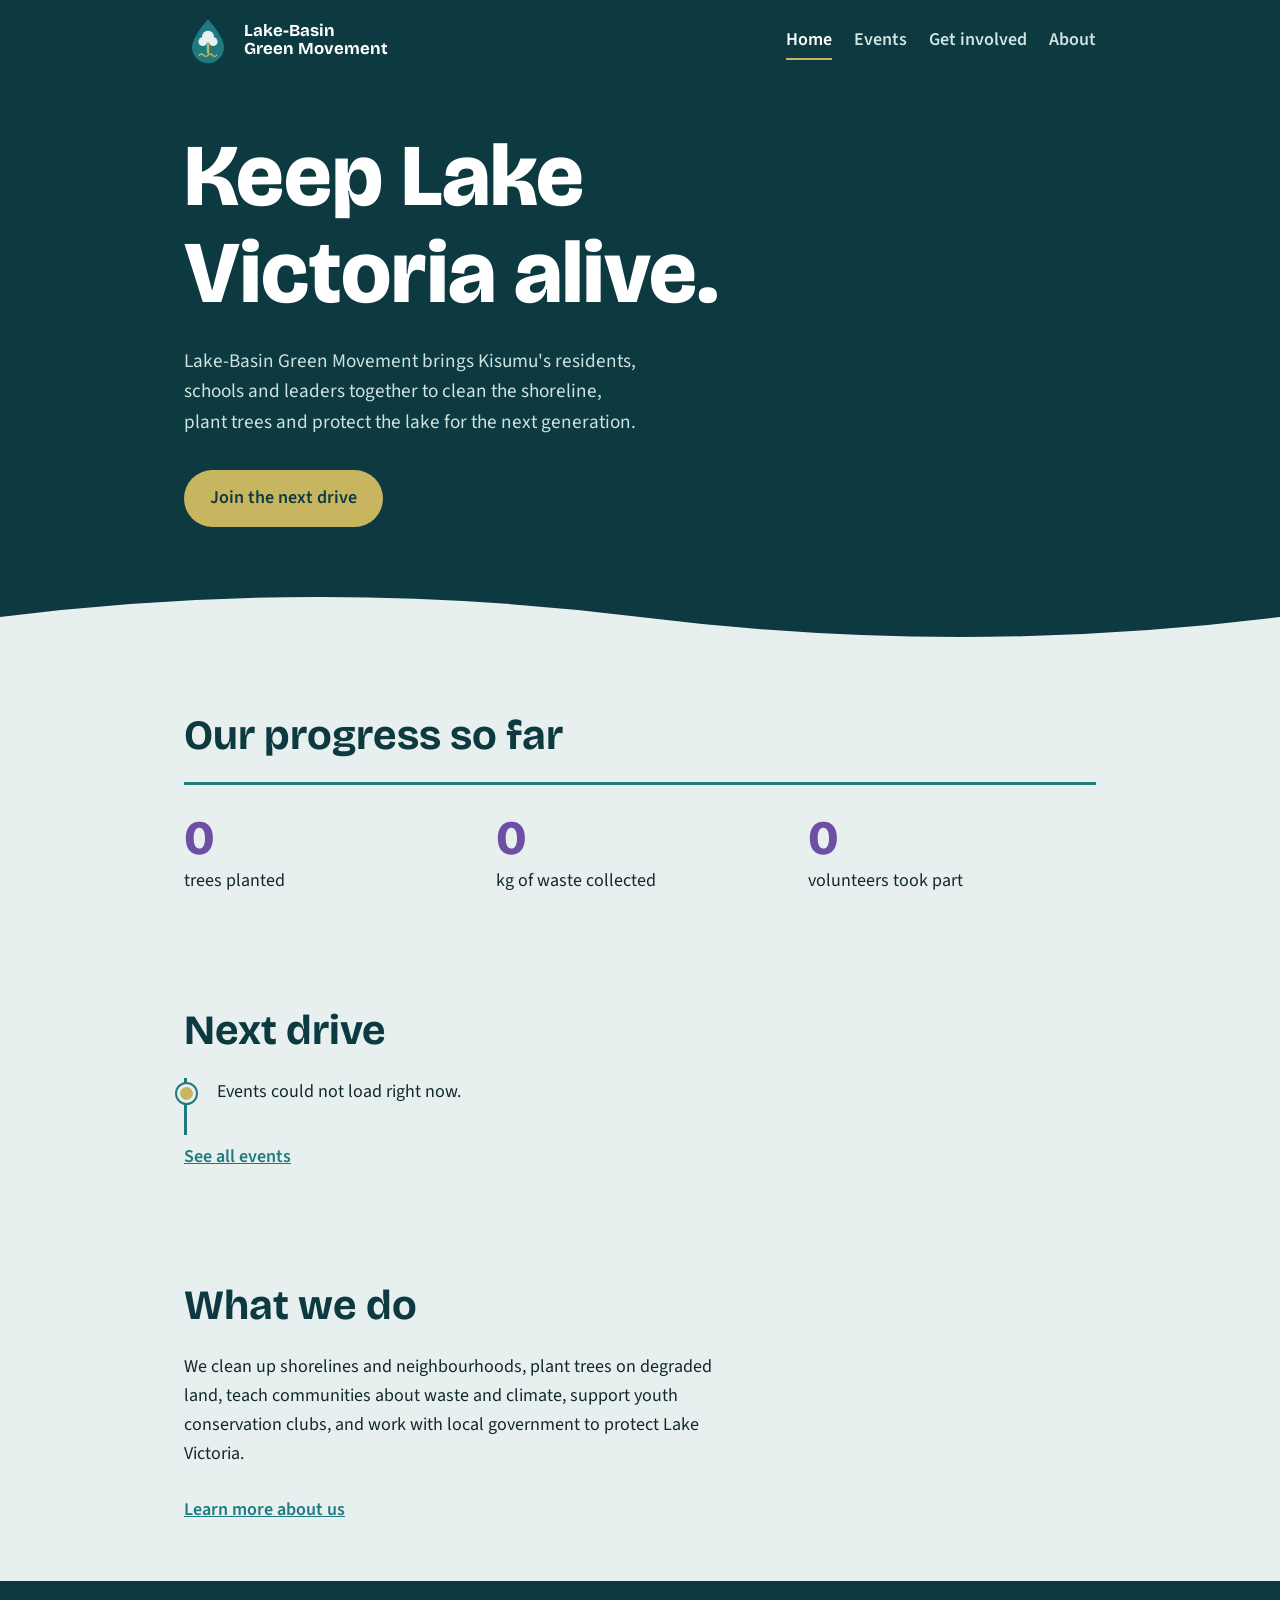
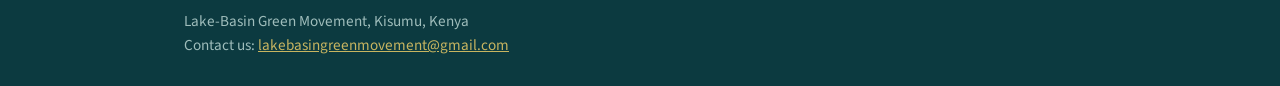
==== commit 75d5f4a5: "Add files via upload" ====
--- a/index.html
+++ b/index.html
@@ -7,81 +7,21 @@
 <link rel="icon" href="data:image/svg+xml,<svg xmlns=%22http://www.w3.org/2000/svg%22 viewBox=%220 0 100 100%22><text y=%22.9em%22 font-size=%2290%22>🌿</text></svg>">
 <link rel="preconnect" href="https://fonts.googleapis.com">
 <link href="https://fonts.googleapis.com/css2?family=Bricolage+Grotesque:wght@500;700;800&family=Source+Sans+3:wght@400;600&display=swap" rel="stylesheet">
-<style>
-:root{--deep:#0c3a40;--lake:#1f7a80;--hyacinth:#6d4fa3;--reed:#c8b560;--mist:#e8f0ef;--ink:#12292c}
-*{box-sizing:border-box}
-body{margin:0;font:18px/1.6 "Source Sans 3",system-ui,sans-serif;color:var(--ink);background:var(--mist)}
-h1,h2,h3{font-family:"Bricolage Grotesque",system-ui,sans-serif;line-height:1.1;margin:0}
-a{color:inherit}
-:focus-visible{outline:3px solid var(--hyacinth);outline-offset:3px}
-.wrap{max-width:960px;margin:0 auto;padding:0 24px}
-header.hero{background:var(--deep);color:#fff;padding:72px 0 0;position:relative;overflow:hidden}
-.brand{display:flex;align-items:center;gap:14px;margin-bottom:48px;font:700 1.15rem/1.1 "Bricolage Grotesque",system-ui,sans-serif;letter-spacing:.02em}
-.hero h1{font-size:clamp(2.6rem,8vw,5.5rem);font-weight:800;max-width:11ch}
-.hero p{max-width:46ch;font-size:1.2rem;color:#cfe3e1;margin:24px 0 32px}
-.btn{display:inline-block;background:var(--reed);color:var(--deep);font-weight:600;padding:14px 26px;border-radius:999px;text-decoration:none}
-.btn:hover{background:#fff}
-.waves{display:block;width:200%;height:90px;margin-top:40px;animation:drift 18s linear infinite}
-@keyframes drift{to{transform:translateX(-50%)}}
-@media (prefers-reduced-motion:reduce){.waves{animation:none}}
-section{padding:64px 0}
-h2{font-size:clamp(1.8rem,4vw,2.6rem);margin-bottom:24px;color:var(--deep)}
-.counters{display:grid;grid-template-columns:repeat(auto-fit,minmax(200px,1fr));gap:24px;border-top:3px solid var(--lake);padding-top:24px}
-.counters strong{display:block;font:800 3rem "Bricolage Grotesque",sans-serif;color:var(--hyacinth)}
-.acts{list-style:none;margin:0;padding:0}
-.acts li{display:grid;grid-template-columns:minmax(0,220px) 1fr;gap:24px;padding:20px 0;border-bottom:1px solid #b9cfcd}
-.acts h3{font-size:1.3rem;color:var(--lake)}
-.acts p{margin:0}
-.ev-group{margin:0 0 40px}
-.ev-group h3{font-size:1.2rem;color:var(--hyacinth);margin-bottom:12px;text-transform:uppercase;letter-spacing:.06em}
-.ev-list{list-style:none;margin:0;padding:0 0 0 22px;border-left:3px solid var(--lake)}
-.ev-list li{position:relative;padding:0 0 28px 8px}
-.ev-list li::before{content:"";position:absolute;left:-32px;top:6px;width:13px;height:13px;border-radius:50%;background:var(--reed);border:3px solid var(--mist);box-shadow:0 0 0 2px var(--lake)}
-.ev-date{font-weight:600;color:var(--lake)}
-.ev-list h4{font:700 1.3rem "Bricolage Grotesque",sans-serif;margin:2px 0 4px;color:var(--deep)}
-.ev-list p{margin:0 0 6px}
-.ev-place{color:#4a6568;font-size:.95rem}
-.ev-result{font-weight:600;color:var(--hyacinth)}
-.ev-join{display:inline-block;margin-top:6px;padding:8px 18px;border-radius:999px;background:var(--lake);color:#fff;text-decoration:none;font-weight:600;font-size:.95rem}
-.ev-join:hover{background:var(--deep)}
-.faq details{border-bottom:1px solid #b9cfcd;padding:16px 0}
-.faq summary{cursor:pointer;font:700 1.15rem "Bricolage Grotesque",sans-serif;color:var(--deep);list-style:none;display:flex;justify-content:space-between;gap:16px}
-.faq summary::-webkit-details-marker{display:none}
-.faq summary::after{content:"+";color:var(--hyacinth);font-size:1.5rem;line-height:1}
-.faq details[open] summary::after{content:"\2212"}
-.faq details p{margin:10px 0 0;max-width:62ch}
-.join{background:var(--lake);color:#fff}
-.join h2{color:#fff}
-.join form{display:grid;gap:14px;max-width:460px}
-.join label{font-weight:600}
-.join input,.join select{width:100%;padding:12px;border:0;border-radius:8px;font:inherit}
-.join button{border:0;cursor:pointer;font:600 1rem inherit;font-family:inherit}
-footer{background:var(--deep);color:#9fbdbb;padding:28px 0;font-size:.95rem}
-@media (max-width:640px){.acts li{grid-template-columns:1fr;gap:6px}}
-</style>
+<link rel="stylesheet" href="style.css">
 </head>
-<body>
-<header class="hero">
+<body data-page="home">
+<header id="site-header" class="top"></header>
+
+<section class="hero">
   <div class="wrap">
-    <div class="brand">
-      <svg viewBox="0 0 120 120" width="56" height="56" aria-hidden="true">
-        <path d="M60 8 C60 8 100 52 100 78 A40 40 0 0 1 20 78 C20 52 60 8 60 8 Z" fill="#1f7a80"/>
-        <rect x="57" y="68" width="6" height="26" rx="2" fill="#c8b560"/>
-        <circle cx="60" cy="52" r="15" fill="#e8f0ef"/>
-        <circle cx="47" cy="64" r="11" fill="#e8f0ef"/>
-        <circle cx="73" cy="64" r="11" fill="#e8f0ef"/>
-        <path d="M38 98 q5.5 -6 11 0 t11 0 t11 0 t11 0" fill="none" stroke="#c8b560" stroke-width="3.5" stroke-linecap="round"/>
-      </svg>
-      <span>Lake-Basin<br>Green Movement</span>
-    </div>
     <h1>Keep Lake Victoria alive.</h1>
     <p>Lake-Basin Green Movement brings Kisumu's residents, schools and leaders together to clean the shoreline, plant trees and protect the lake for the next generation.</p>
-    <a class="btn" href="#join">Join the next drive</a>
+    <a class="btn" href="join.html#join">Join the next drive</a>
   </div>
   <svg class="waves" viewBox="0 0 1200 90" preserveAspectRatio="none" aria-hidden="true">
     <path fill="#e8f0ef" d="M0 50 Q150 10 300 50 T600 50 T900 50 T1200 50 V90 H0Z"/>
   </svg>
-</header>
+</section>
 
 <main>
 <section>
@@ -97,182 +37,22 @@
 
 <section>
   <div class="wrap">
-    <h2>What we do</h2>
-    <ul class="acts">
-      <li><h3>Community clean-ups</h3><p>Regular shoreline and neighbourhood waste collection, every quarter.</p></li>
-      <li><h3>Tree planting</h3><p>Restoring degraded land around the lake basin, with a five-year reforestation target.</p></li>
-      <li><h3>Awareness campaigns</h3><p>Practical lessons on waste sorting and living with a changing climate.</p></li>
-      <li><h3>Youth conservation clubs</h3><p>Schools and universities compete to plant, clean and learn.</p></li>
-      <li><h3>Working with government</h3><p>We work with the county environment office and NEMA to strengthen local rules.</p></li>
-    </ul>
+    <h2>Next drive</h2>
+    <ul class="ev-list" id="nextDrive"><li>Loading...</li></ul>
+    <a class="more" href="events.html">See all events</a>
   </div>
 </section>
 
-<section id="events">
+<section>
   <div class="wrap">
-    <h2>Events</h2>
-    <div class="ev-group">
-      <h3>Upcoming</h3>
-      <ul class="ev-list" id="upcoming"><li>Loading...</li></ul>
-    </div>
-    <div class="ev-group">
-      <h3>Our story so far</h3>
-      <ul class="ev-list" id="past"><li>Loading...</li></ul>
-    </div>
-  </div>
-</section>
-
-<section id="faq">
-  <div class="wrap">
-    <h2>Ask the Lake</h2>
-    <div class="faq" id="faqList">Loading...</div>
-  </div>
-</section>
-
-<section class="join" id="join">
-  <div class="wrap">
-    <h2>Join a drive</h2>
-    <form id="joinForm">
-      <label for="name">Full name</label>
-      <input id="name" required>
-      <label for="phone">Phone number</label>
-      <input id="phone" type="tel" required>
-      <label for="email">Email (optional)</label>
-      <input id="email" type="email" autocomplete="email">
-      <label for="activity">I want to help with</label>
-      <select id="activity">
-        <option>Clean-up</option>
-        <option>Tree planting</option>
-        <option>Awareness</option>
-      </select>
-      <button class="btn" type="submit">Sign me up</button>
-      <p style="font-size:.9rem;margin:0">We use your details only to contact you about Lake-Basin Green Movement drives. You can ask us to remove them at any time.</p>
-      <p id="msg" role="status"></p>
-    </form>
+    <h2>What we do</h2>
+    <p class="lead">We clean up shorelines and neighbourhoods, plant trees on degraded land, teach communities about waste and climate, support youth conservation clubs, and work with local government to protect Lake Victoria.</p>
+    <a class="more" href="about.html">Learn more about us</a>
   </div>
 </section>
 </main>
 
-<footer><div class="wrap">Lake-Basin Green Movement, Kisumu, Kenya<br>Contact us: <a href="mailto:lakebasingreenmovement@gmail.com" style="color:var(--reed)">lakebasingreenmovement@gmail.com</a></div></footer>
-
-<script>
-const SUPABASE_URL="https://nrthmawyufracjvxsaia.supabase.co";
-const SUPABASE_KEY="sb_publishable_DpSYby4HrI9UOBhRq0nrfg_kQKtUG7F";
-const EMAIL_URL="https://script.google.com/macros/s/AKfycbwdn5IJsTi7RauZMdzG05jpvCj4OeJhACz33WD7vhOwB0GA0qQsHRjXQGdgLz0UIPm8/exec";
-
-document.getElementById("joinForm").addEventListener("submit",async e=>{
-  e.preventDefault();
-  const form=e.target, msg=document.getElementById("msg"), btn=form.querySelector("button");
-  btn.disabled=true;
-  msg.textContent="Sending...";
-  try{
-    const res=await fetch(SUPABASE_URL+"/rest/v1/signups",{
-      method:"POST",
-      headers:{"Content-Type":"application/json","apikey":SUPABASE_KEY,"Prefer":"return=minimal"},
-      body:JSON.stringify({
-        name:document.getElementById("name").value.trim(),
-        phone:document.getElementById("phone").value.trim(),
-        email:document.getElementById("email").value.trim()||null,
-        activity:document.getElementById("activity").value
-      })
-    });
-    if(!res.ok)throw new Error("Request failed");
-    const emailValue=document.getElementById("email").value.trim();
-    if(EMAIL_URL&&emailValue){
-      fetch(EMAIL_URL,{
-        method:"POST",
-        mode:"no-cors",
-        headers:{"Content-Type":"text/plain"},
-        body:JSON.stringify({
-          name:document.getElementById("name").value.trim(),
-          email:emailValue,
-          activity:document.getElementById("activity").value
-        })
-      }).catch(()=>{});
-    }
-    msg.textContent="Thank you! You're signed up. We'll contact you about the next drive.";
-    form.reset();
-  }catch(err){
-    msg.textContent="Sorry, that did not work. Please check your connection and try again.";
-  }
-  btn.disabled=false;
-});
-
-// Live progress counters: totals come from the impact_totals() function in Supabase.
-async function loadImpact(){
-  try{
-    const res=await fetch(SUPABASE_URL+"/rest/v1/rpc/impact_totals",{
-      method:"POST",
-      headers:{"Content-Type":"application/json","apikey":SUPABASE_KEY},
-      body:"{}"
-    });
-    if(!res.ok)throw new Error("Request failed");
-    const t=await res.json();
-    for(const k of ["trees","waste","people"])
-      document.getElementById(k).textContent=Number(t[k]||0).toLocaleString();
-  }catch(err){
-    // If it fails, the counters simply stay at 0.
-  }
-}
-loadImpact();
-
-// Events: read from the events table in Supabase and split into upcoming and past.
-function eventItem(ev,isUpcoming){
-  const li=document.createElement("li");
-  const add=(tag,cls,text)=>{const el=document.createElement(tag);if(cls)el.className=cls;el.textContent=text;li.appendChild(el);};
-  const d=new Date(ev.event_date+"T00:00:00");
-  add("div","ev-date",d.toLocaleDateString("en-GB",{day:"numeric",month:"long",year:"numeric"}));
-  add("h4","",ev.title);
-  if(ev.location)add("div","ev-place",ev.location);
-  if(ev.description)add("p","",ev.description);
-  if(ev.result)add("p","ev-result",ev.result);
-  if(isUpcoming){
-    const a=document.createElement("a");
-    a.className="ev-join";a.href="#join";a.textContent="Join this drive";
-    li.appendChild(a);
-  }
-  return li;
-}
-async function loadEvents(){
-  const up=document.getElementById("upcoming"), past=document.getElementById("past");
-  try{
-    const res=await fetch(SUPABASE_URL+"/rest/v1/events?select=*&order=event_date.asc",{headers:{"apikey":SUPABASE_KEY}});
-    if(!res.ok)throw new Error("Request failed");
-    const events=await res.json();
-    const now=new Date();
-    const today=now.getFullYear()+"-"+String(now.getMonth()+1).padStart(2,"0")+"-"+String(now.getDate()).padStart(2,"0");
-    const upcoming=events.filter(e=>e.event_date>=today);
-    const done=events.filter(e=>e.event_date<today).reverse();
-    up.replaceChildren(...(upcoming.length?upcoming.map(e=>eventItem(e,true)):[Object.assign(document.createElement("li"),{textContent:"The next drive will be announced soon. Join below to be the first to know."})]));
-    past.replaceChildren(...(done.length?done.map(e=>eventItem(e,false)):[Object.assign(document.createElement("li"),{textContent:"Our story starts here."})]));
-  }catch(err){
-    up.textContent="Events could not load right now. Please try again later.";
-    past.textContent="";
-  }
-}
-loadEvents();
-
-// Questions and answers: read from the faqs table in Supabase.
-async function loadFaqs(){
-  const box=document.getElementById("faqList");
-  try{
-    const res=await fetch(SUPABASE_URL+"/rest/v1/faqs?select=*&order=sort_order.asc",{headers:{"apikey":SUPABASE_KEY}});
-    if(!res.ok)throw new Error("Request failed");
-    const faqs=await res.json();
-    box.replaceChildren(...faqs.map(f=>{
-      const d=document.createElement("details");
-      const s=document.createElement("summary");
-      s.textContent=f.question;
-      const p=document.createElement("p");
-      p.textContent=f.answer;
-      d.append(s,p);
-      return d;
-    }));
-  }catch(err){
-    box.textContent="Questions could not load right now. Please try again later.";
-  }
-}
-loadFaqs();
-</script>
+<footer id="site-footer"></footer>
+<script src="app.js"></script>
 </body>
 </html>
--- a/style.css
+++ b/style.css
@@ -0,0 +1,79 @@
+:root{--deep:#0c3a40;--lake:#1f7a80;--hyacinth:#6d4fa3;--reed:#c8b560;--mist:#e8f0ef;--ink:#12292c}
+*{box-sizing:border-box}
+body{margin:0;font:18px/1.6 "Source Sans 3",system-ui,sans-serif;color:var(--ink);background:var(--mist)}
+h1,h2,h3{font-family:"Bricolage Grotesque",system-ui,sans-serif;line-height:1.1;margin:0}
+a{color:inherit}
+:focus-visible{outline:3px solid var(--hyacinth);outline-offset:3px}
+.wrap{max-width:960px;margin:0 auto;padding:0 24px}
+
+/* top bar and menu */
+.top{background:var(--deep);color:#fff}
+.nav{display:flex;align-items:center;justify-content:space-between;flex-wrap:wrap;gap:12px 28px;max-width:960px;margin:0 auto;padding:16px 24px}
+.brand{display:flex;align-items:center;gap:12px;text-decoration:none;color:#fff;font:700 1.05rem/1.1 "Bricolage Grotesque",system-ui,sans-serif}
+.nav ul{display:flex;flex-wrap:wrap;gap:4px 22px;list-style:none;margin:0;padding:0}
+.nav ul a{color:#cfe3e1;text-decoration:none;padding:6px 0;border-bottom:2px solid transparent;font-weight:600}
+.nav ul a:hover,.nav ul a[aria-current]{color:#fff;border-color:var(--reed)}
+
+/* hero and page headings */
+.hero{background:var(--deep);color:#fff;padding:48px 0 0;overflow:hidden}
+.hero h1{font-size:clamp(2.6rem,8vw,5.5rem);font-weight:800;max-width:11ch}
+.hero p{max-width:46ch;font-size:1.2rem;color:#cfe3e1;margin:24px 0 32px}
+.pagehead{background:var(--deep);color:#fff;padding:24px 0 48px}
+.pagehead h1{font-size:clamp(2.2rem,6vw,3.6rem);font-weight:800}
+.pagehead p{max-width:52ch;color:#cfe3e1;margin:14px 0 0;font-size:1.1rem}
+.btn{display:inline-block;background:var(--reed);color:var(--deep);font-weight:600;padding:14px 26px;border-radius:999px;text-decoration:none}
+.btn:hover{background:#fff}
+.waves{display:block;width:200%;height:90px;margin-top:40px;animation:drift 18s linear infinite}
+@keyframes drift{to{transform:translateX(-50%)}}
+@media (prefers-reduced-motion:reduce){.waves{animation:none}}
+
+section{padding:56px 0}
+h2{font-size:clamp(1.8rem,4vw,2.6rem);margin-bottom:24px;color:var(--deep)}
+.lead{max-width:62ch;margin:0 0 20px}
+.more{display:inline-block;margin-top:8px;font-weight:600;color:var(--lake)}
+
+/* counters */
+.counters{display:grid;grid-template-columns:repeat(auto-fit,minmax(200px,1fr));gap:24px;border-top:3px solid var(--lake);padding-top:24px}
+.counters strong{display:block;font:800 3rem "Bricolage Grotesque",sans-serif;color:var(--hyacinth)}
+
+/* activities */
+.acts{list-style:none;margin:0;padding:0}
+.acts li{display:grid;grid-template-columns:minmax(0,220px) 1fr;gap:24px;padding:20px 0;border-bottom:1px solid #b9cfcd}
+.acts h3{font-size:1.3rem;color:var(--lake)}
+.acts p{margin:0}
+@media (max-width:640px){.acts li{grid-template-columns:1fr;gap:6px}}
+
+/* events */
+.ev-group{margin:0 0 40px}
+.ev-group h3{font-size:1.2rem;color:var(--hyacinth);margin-bottom:12px;text-transform:uppercase;letter-spacing:.06em}
+.ev-list{list-style:none;margin:0;padding:0 0 0 22px;border-left:3px solid var(--lake)}
+.ev-list li{position:relative;padding:0 0 28px 8px}
+.ev-list li::before{content:"";position:absolute;left:-32px;top:6px;width:13px;height:13px;border-radius:50%;background:var(--reed);border:3px solid var(--mist);box-shadow:0 0 0 2px var(--lake)}
+.ev-date{font-weight:600;color:var(--lake)}
+.ev-list h4{font:700 1.3rem "Bricolage Grotesque",sans-serif;margin:2px 0 4px;color:var(--deep)}
+.ev-list p{margin:0 0 6px}
+.ev-place{color:#4a6568;font-size:.95rem}
+.ev-result{font-weight:600;color:var(--hyacinth)}
+.ev-join{display:inline-block;margin-top:6px;padding:8px 18px;border-radius:999px;background:var(--lake);color:#fff;text-decoration:none;font-weight:600;font-size:.95rem}
+.ev-join:hover{background:var(--deep)}
+
+/* questions */
+.faq details{border-bottom:1px solid #b9cfcd;padding:16px 0}
+.faq summary{cursor:pointer;font:700 1.15rem "Bricolage Grotesque",sans-serif;color:var(--deep);list-style:none;display:flex;justify-content:space-between;gap:16px}
+.faq summary::-webkit-details-marker{display:none}
+.faq summary::after{content:"+";color:var(--hyacinth);font-size:1.5rem;line-height:1}
+.faq details[open] summary::after{content:"\2212"}
+.faq details p{margin:10px 0 0;max-width:62ch}
+
+/* join form */
+.join{background:var(--lake);color:#fff}
+.join h2{color:#fff}
+.join form{display:grid;gap:14px;max-width:460px}
+.join label{font-weight:600}
+.join input,.join select{width:100%;padding:12px;border:0;border-radius:8px;font:inherit}
+.join button{border:0;cursor:pointer;font:600 1rem inherit;font-family:inherit}
+.join .note{font-size:.9rem;margin:0}
+
+/* footer */
+footer{background:var(--deep);color:#9fbdbb;padding:28px 0;font-size:.95rem}
+footer a{color:var(--reed)}
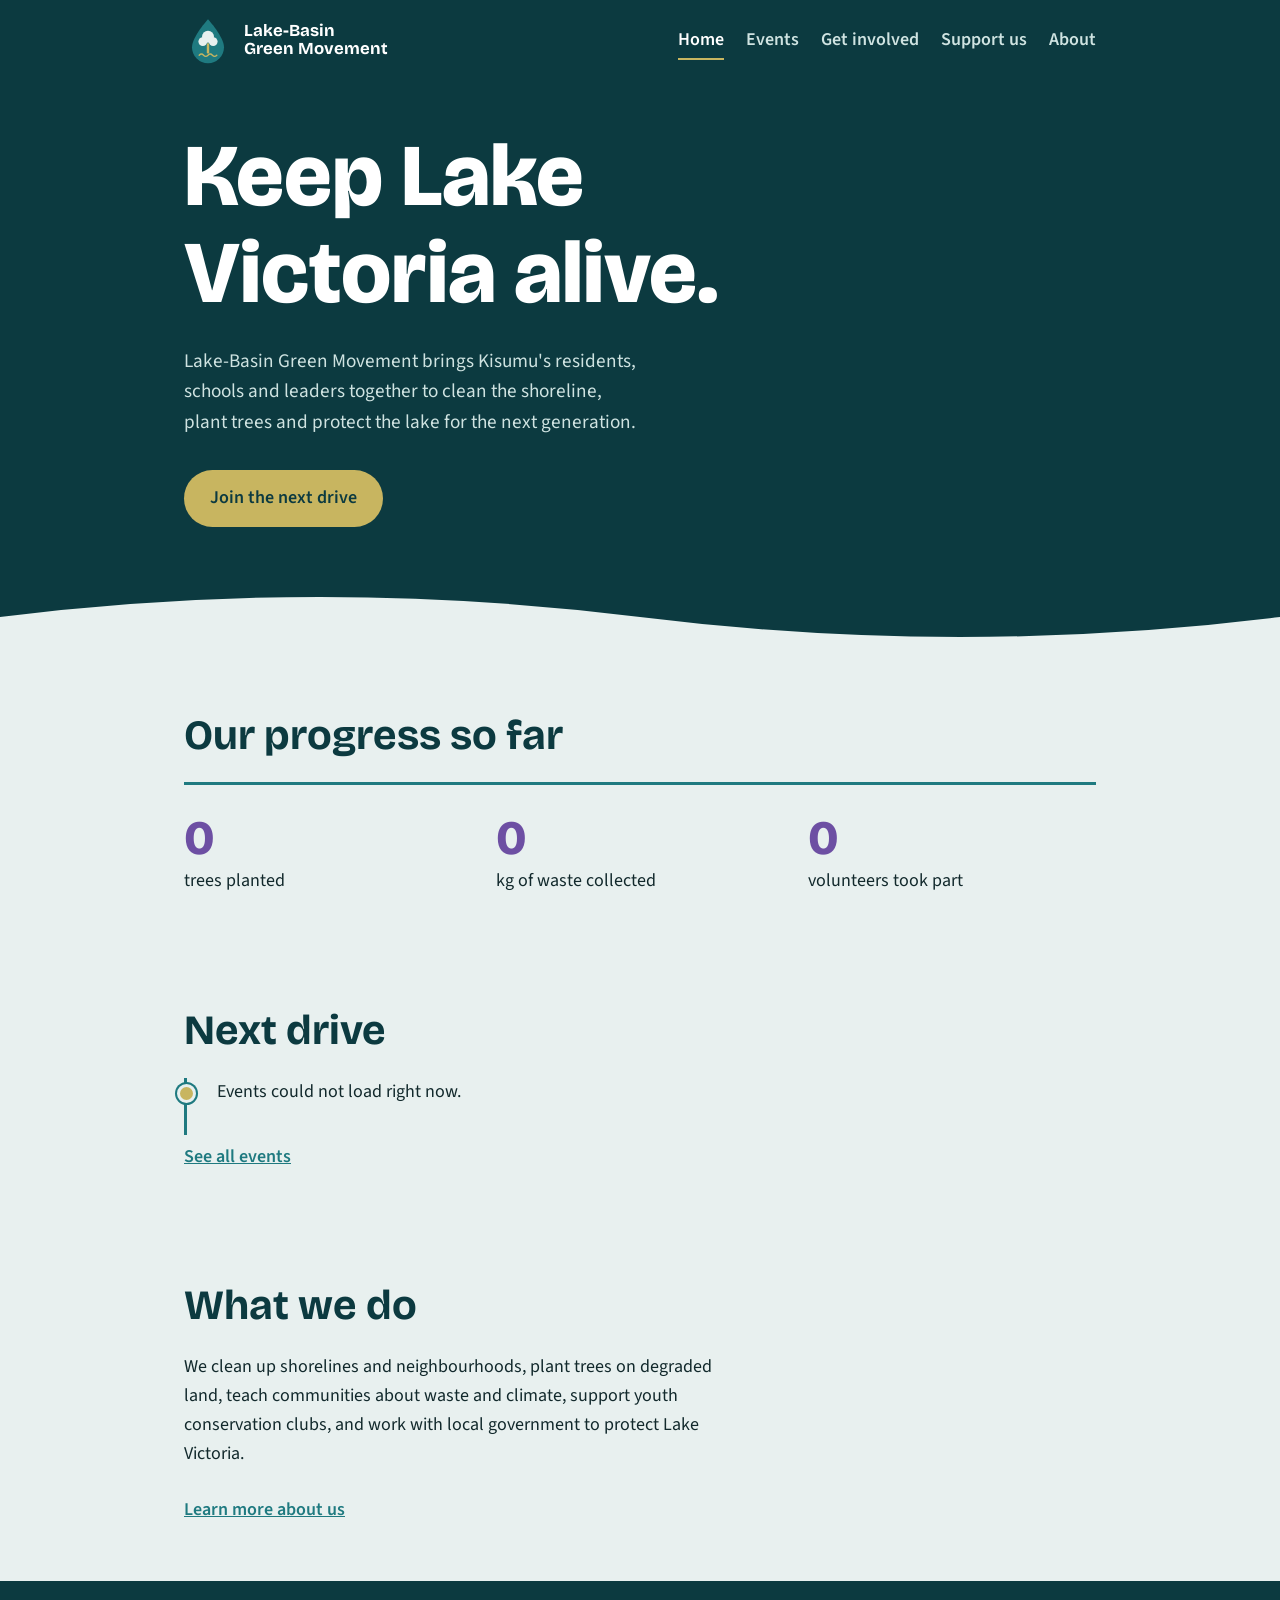
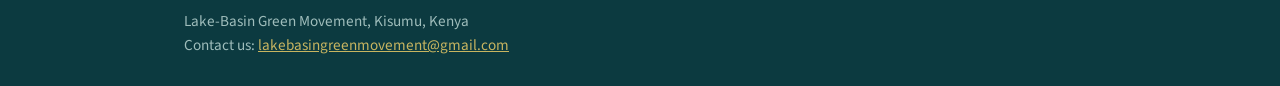
==== commit 87355501: "Add files via upload" ====
--- a/index.html
+++ b/index.html
@@ -4,6 +4,12 @@
 <meta charset="utf-8">
 <meta name="viewport" content="width=device-width, initial-scale=1">
 <title>Lake-Basin Green Movement</title>
+<meta name="google-site-verification" content="aUEOrE16_gTlkOSR92-SOsrmT_PtyBfI-8veTeTdZmQ" />
+<meta name="description" content="Lake-Basin Green Movement is a community initiative protecting Lake Victoria in Kisumu through clean-ups, tree planting and awareness. See our events and join a drive.">
+<link rel="canonical" href="https://greenlakebasin.github.io/Lake-Basin-Green-Movement/">
+<meta property="og:title" content="Lake-Basin Green Movement">
+<meta property="og:description" content="Join our clean-ups and tree planting to protect Lake Victoria in Kisumu.">
+<meta property="og:type" content="website">
 <link rel="icon" href="data:image/svg+xml,<svg xmlns=%22http://www.w3.org/2000/svg%22 viewBox=%220 0 100 100%22><text y=%22.9em%22 font-size=%2290%22>🌿</text></svg>">
 <link rel="preconnect" href="https://fonts.googleapis.com">
 <link href="https://fonts.googleapis.com/css2?family=Bricolage+Grotesque:wght@500;700;800&family=Source+Sans+3:wght@400;600&display=swap" rel="stylesheet">
--- a/style.css
+++ b/style.css
@@ -74,6 +74,14 @@
 .join button{border:0;cursor:pointer;font:600 1rem inherit;font-family:inherit}
 .join .note{font-size:.9rem;margin:0}
 
+/* founder */
+.founder{display:grid;grid-template-columns:minmax(0,260px) 1fr;gap:32px;align-items:start}
+.founder img{width:100%;height:auto;border-radius:16px;border:4px solid var(--lake);display:block}
+.founder h3{font-size:1.8rem;color:var(--deep)}
+.founder .role{color:var(--hyacinth);font-weight:600;margin:4px 0 16px}
+.founder p{max-width:56ch}
+@media (max-width:640px){.founder{grid-template-columns:1fr}.founder img{max-width:260px}}
+
 /* footer */
 footer{background:var(--deep);color:#9fbdbb;padding:28px 0;font-size:.95rem}
 footer a{color:var(--reed)}
